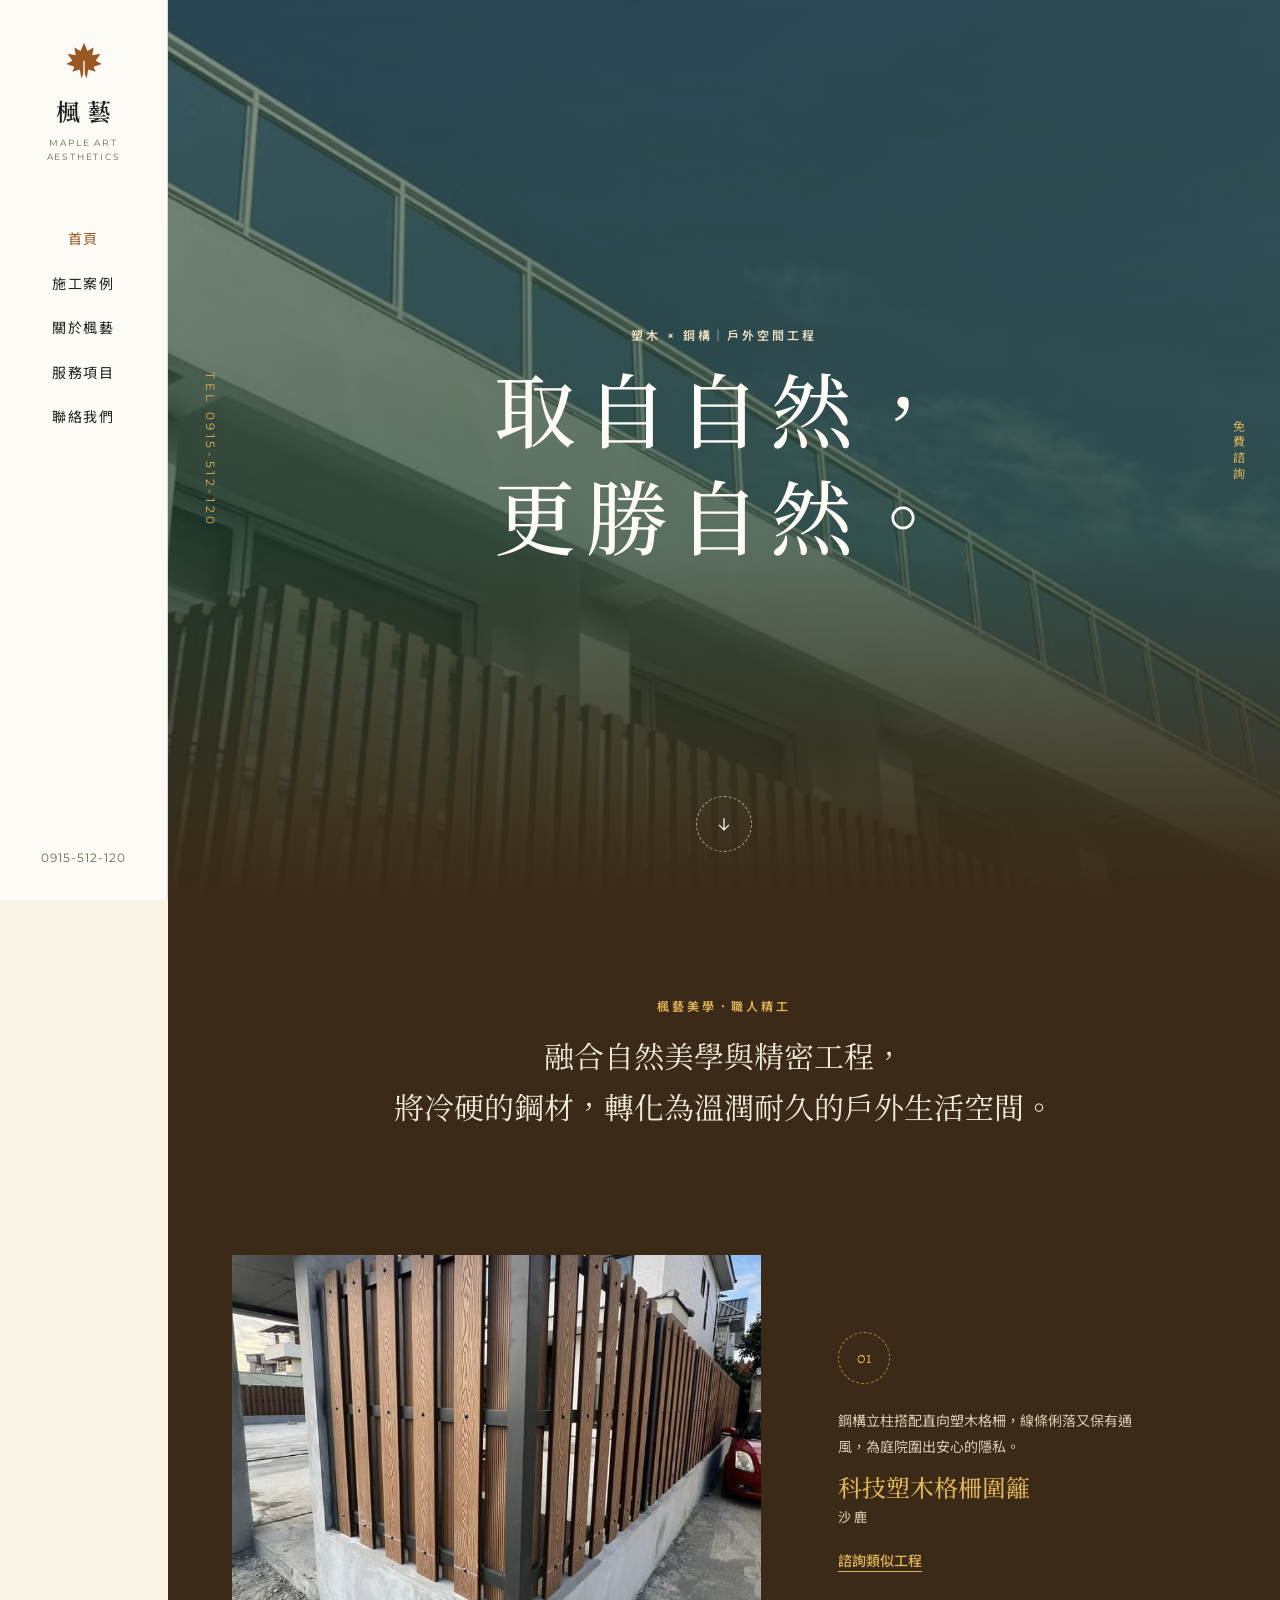
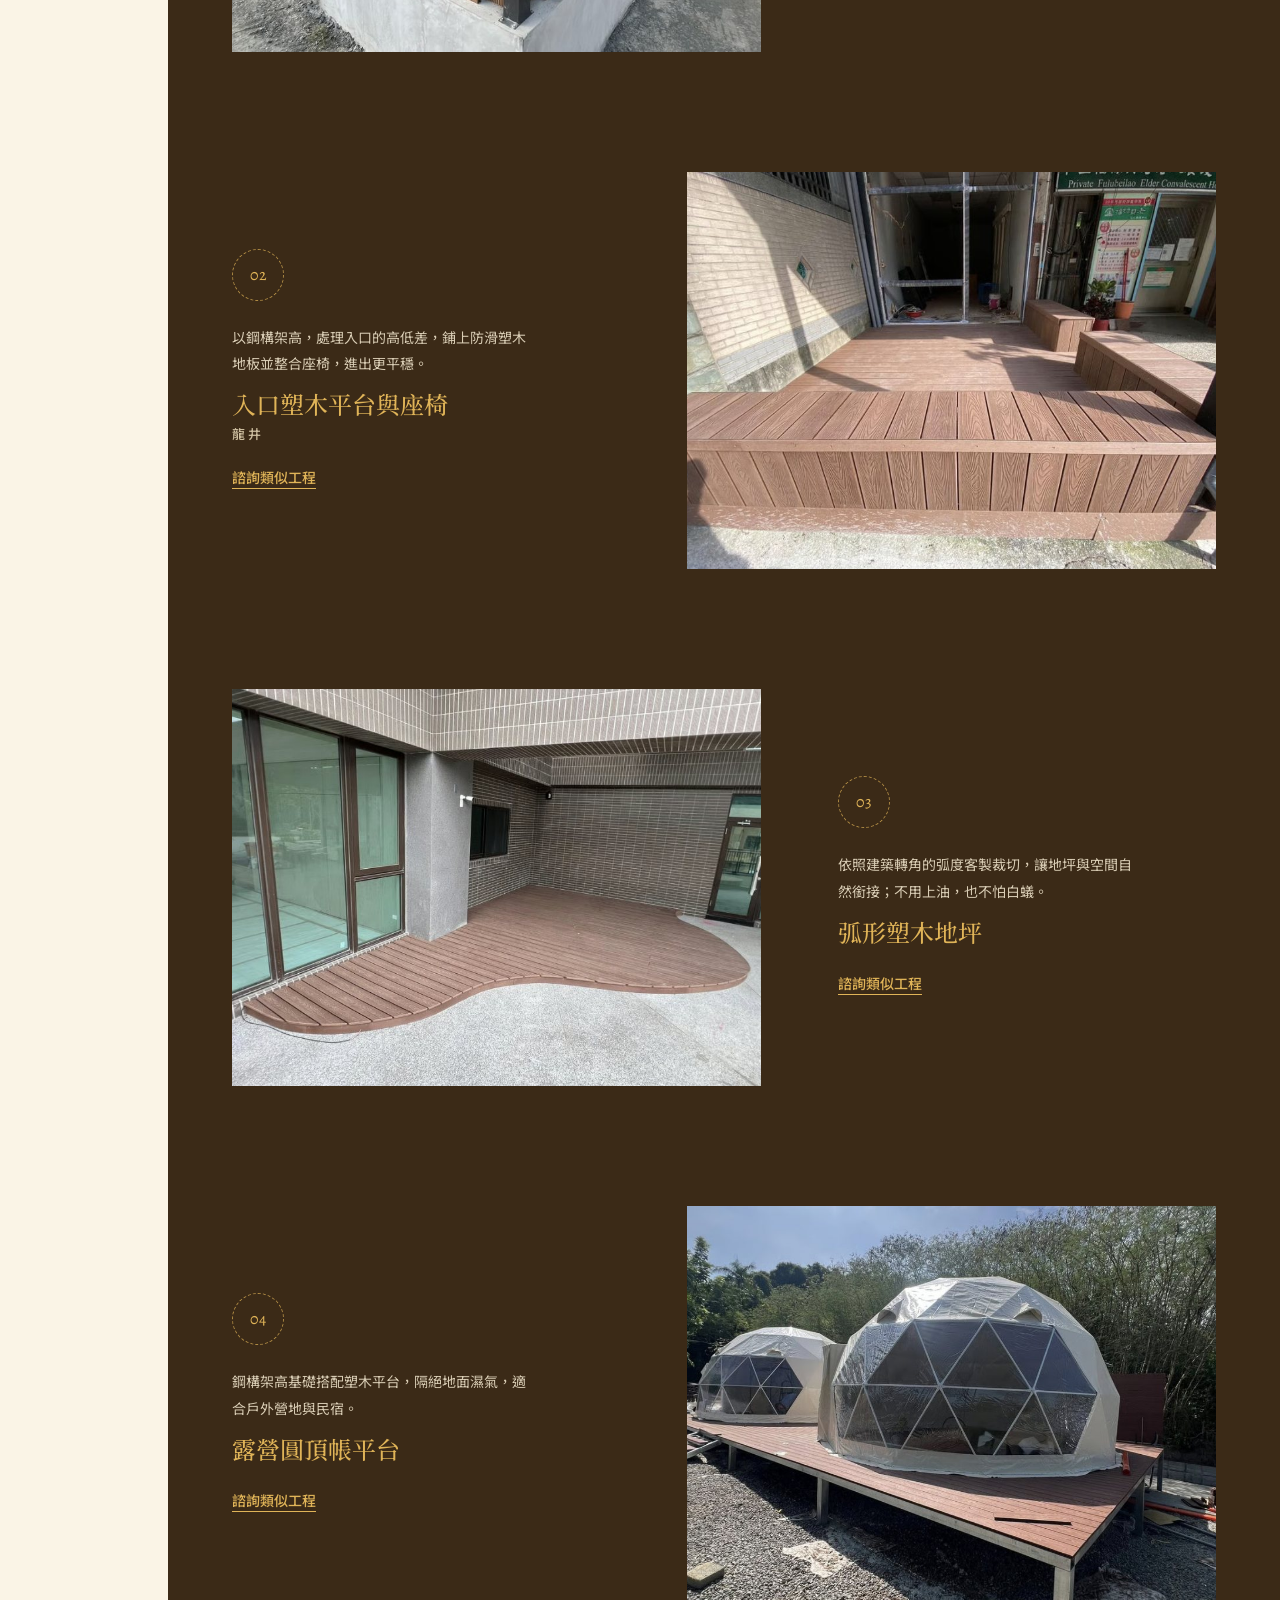
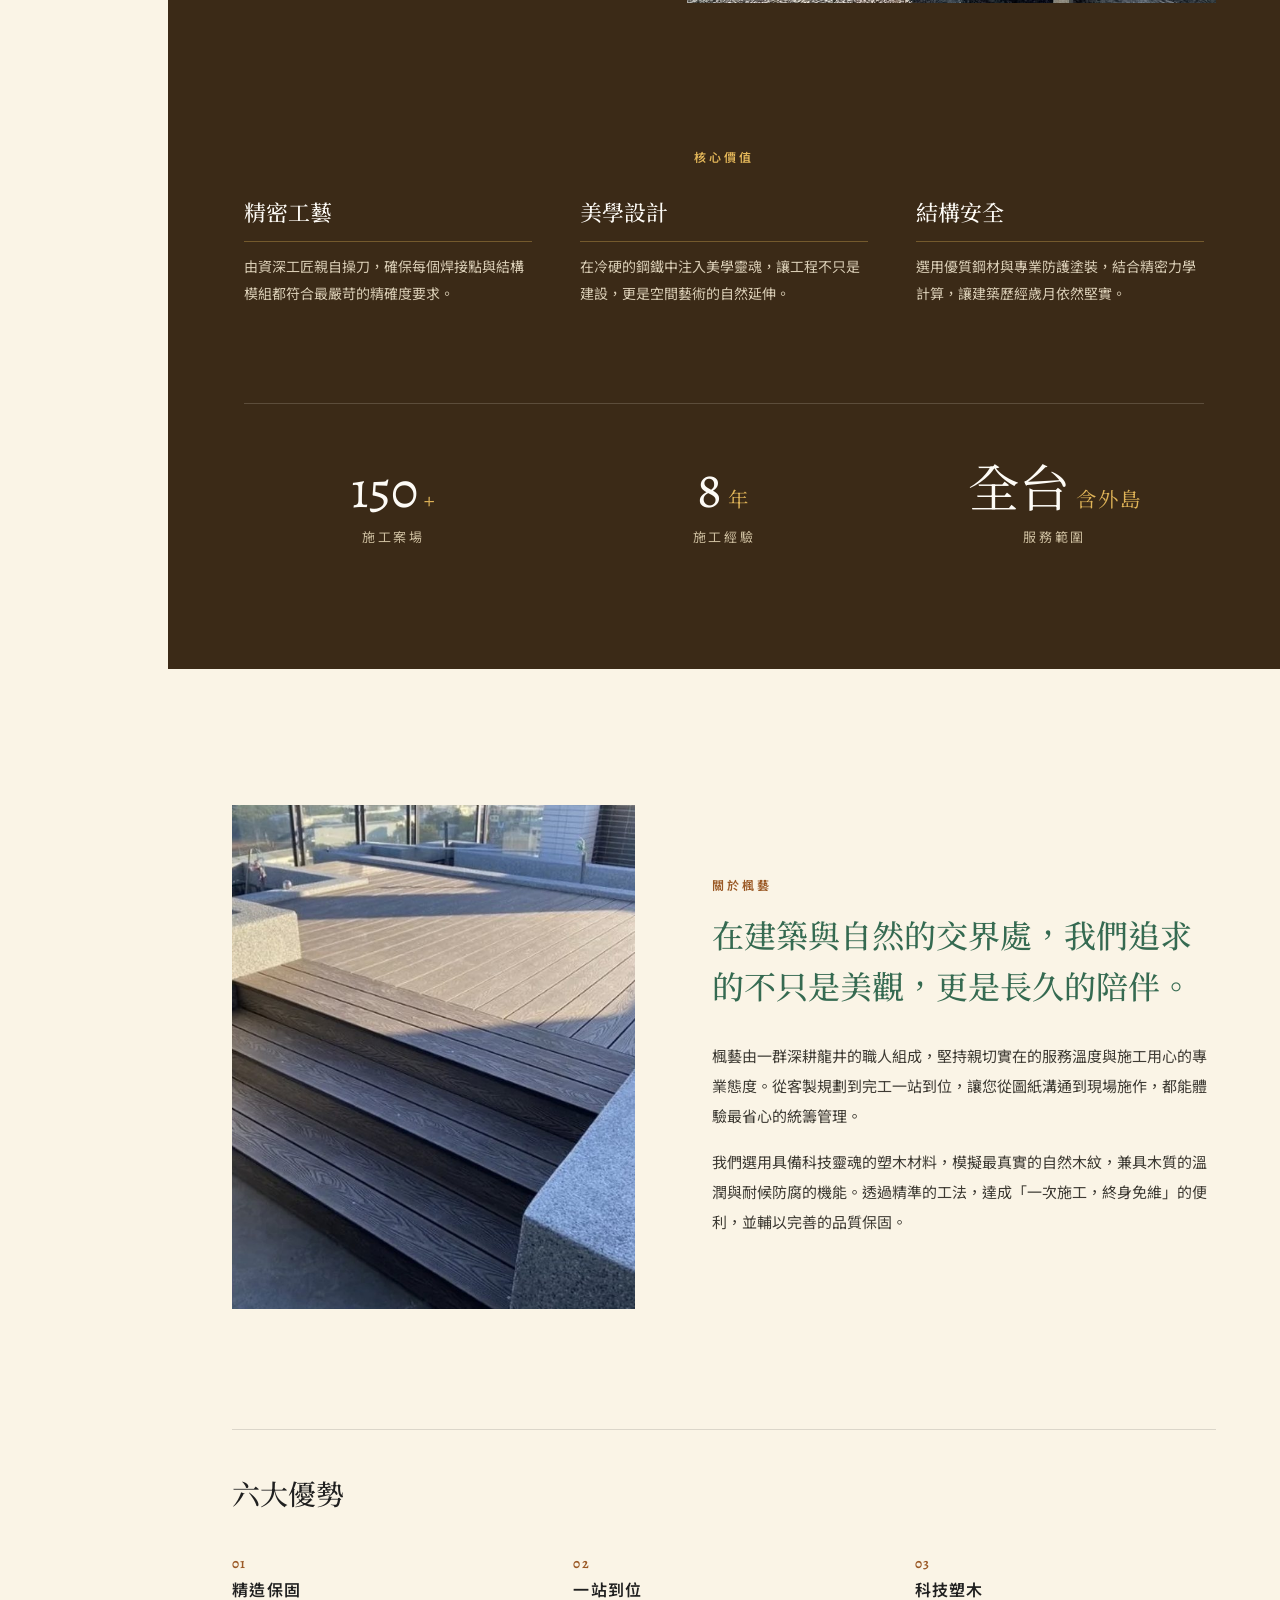
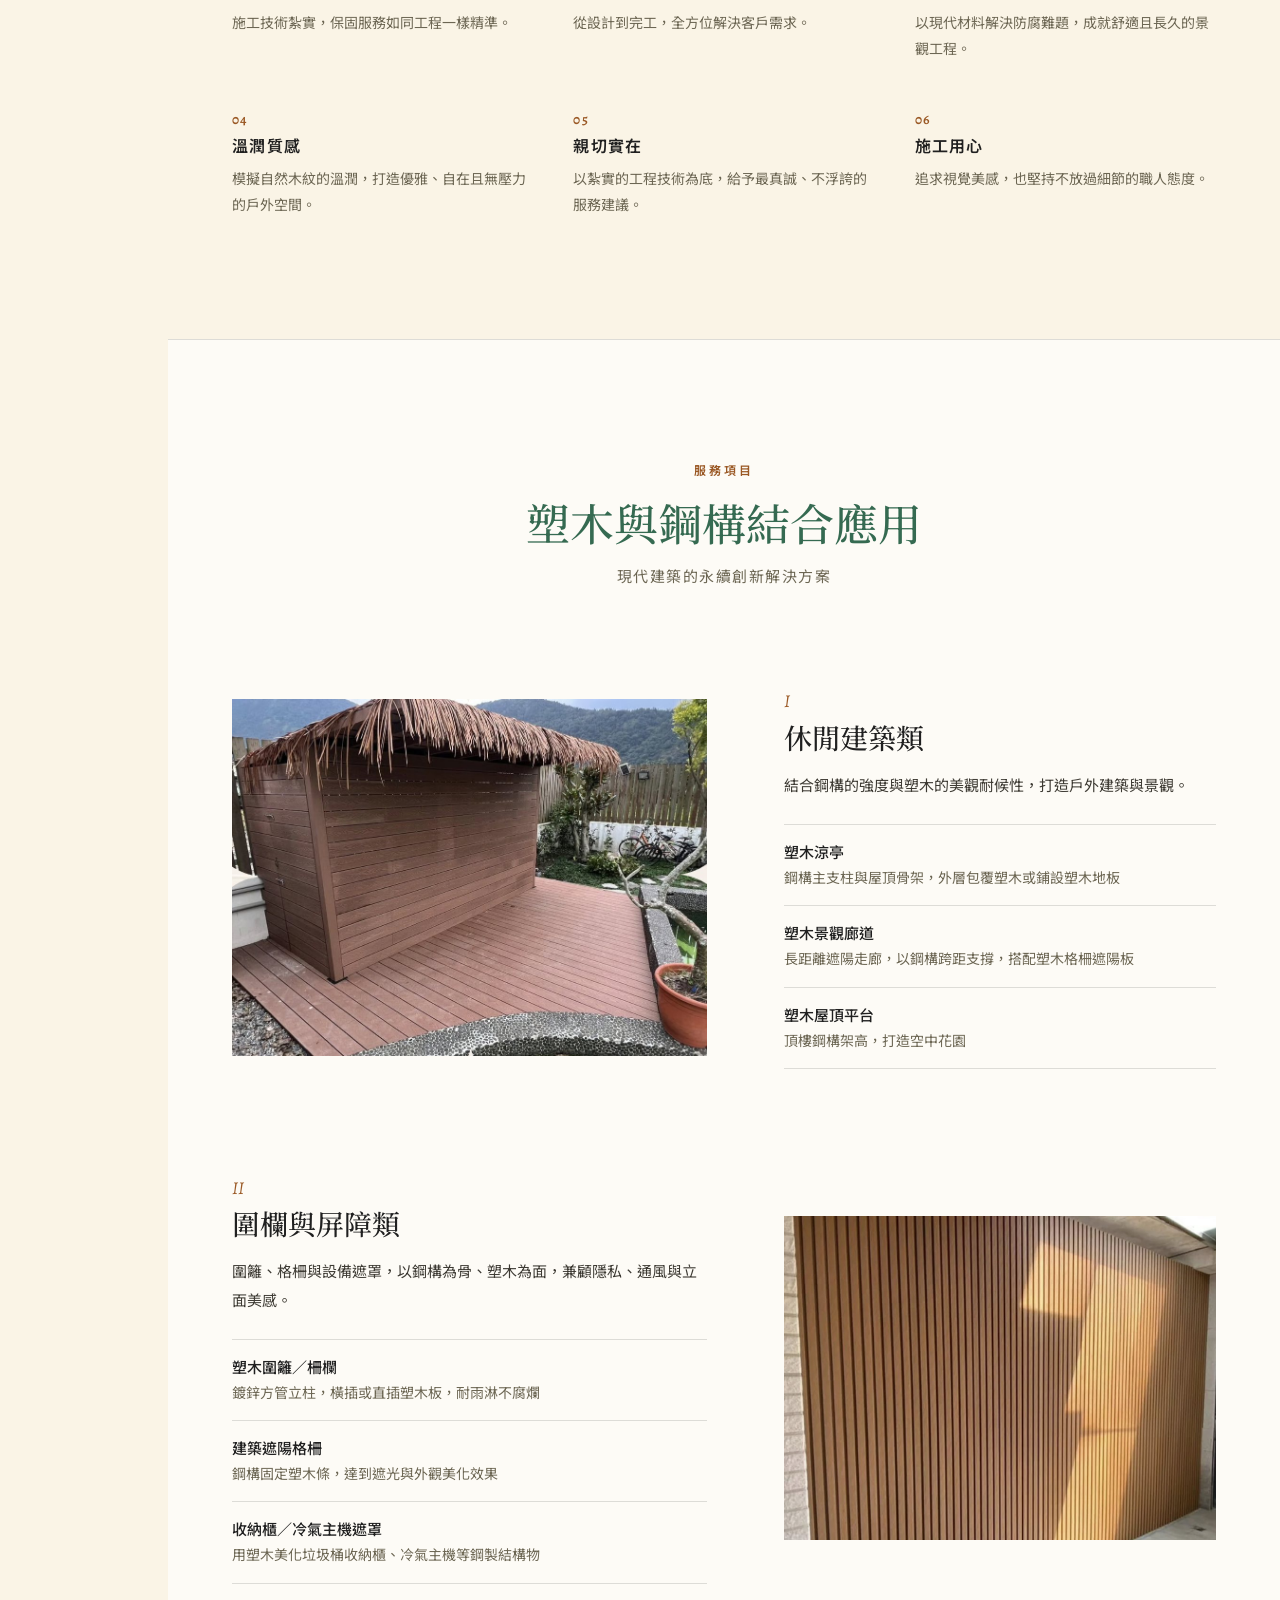
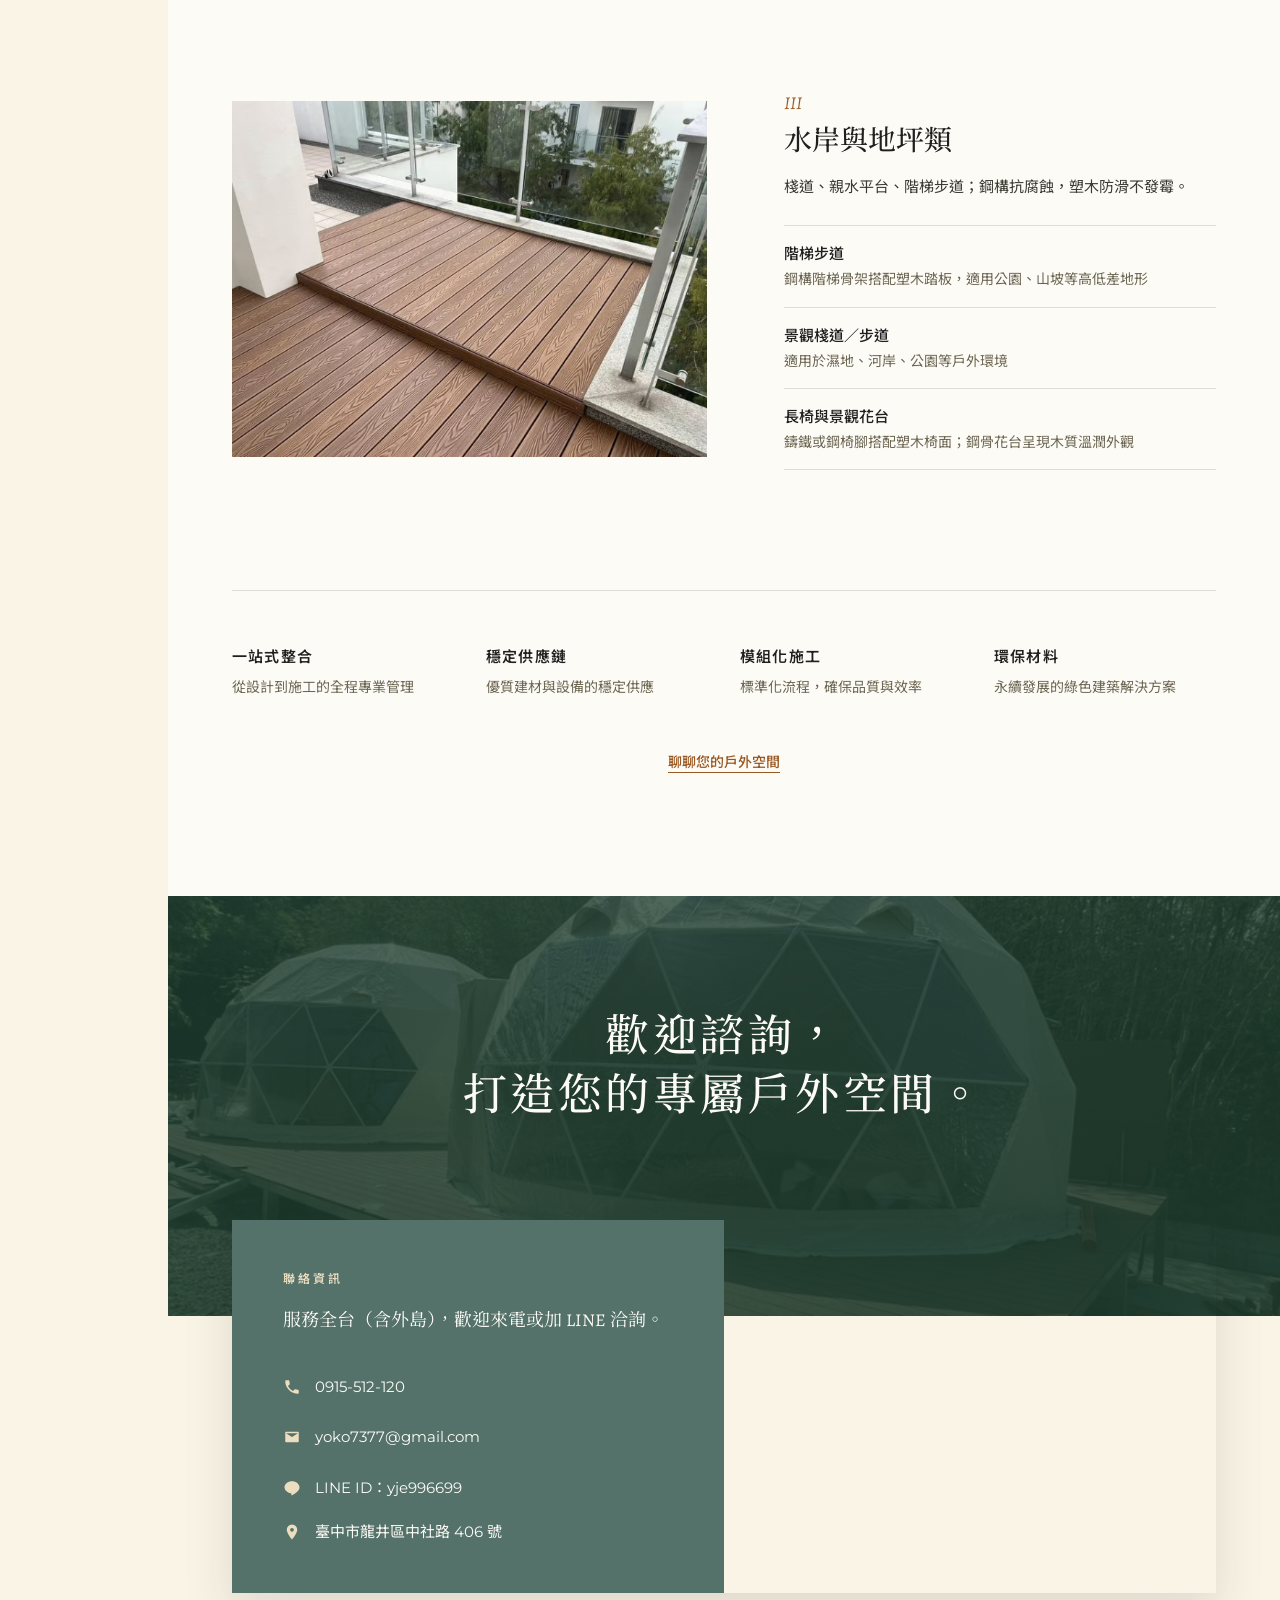
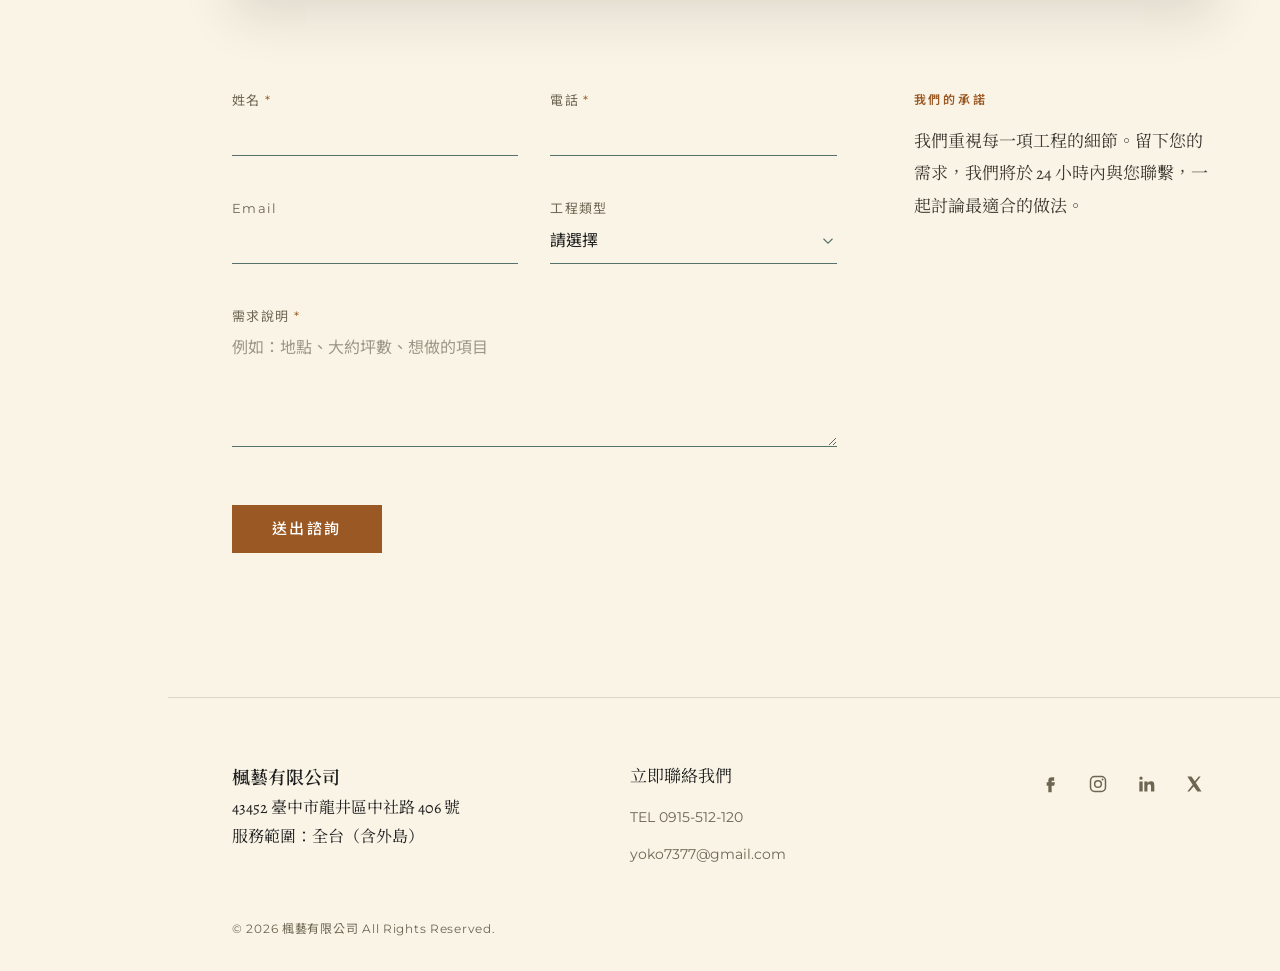
==== index.html @ 92d937ec "楓藝品牌落地頁第一版 - 純 HTML/CSS，TB Woodworks 風格（左側欄、綠色 Hero、深咖啡案例區） - 內容沿用舊站並依討論改寫（content.md） - 風格規範（STYLE." ====
<!doctype html>
<html lang="zh-Hant-TW">
<head>
  <meta charset="utf-8">
  <meta name="viewport" content="width=device-width, initial-scale=1">
  <title>楓藝｜塑木 × 鋼構 戶外空間工程</title>
  <meta name="description" content="楓藝深耕臺中龍井，專注塑木與鋼構結合的戶外空間工程：塑木圍籬、格柵、涼亭、露台與地坪，從規劃到完工一站到位，服務全台（含外島）。">
  <link rel="preconnect" href="https://fonts.googleapis.com">
  <link rel="preconnect" href="https://fonts.gstatic.com" crossorigin>
  <link href="https://fonts.googleapis.com/css2?family=Alegreya:ital,wght@0,400;0,500;1,400&family=Montserrat:wght@400;500;600&family=Noto+Sans+TC:wght@400;500&family=Noto+Serif+TC:wght@400;500;600&display=swap" rel="stylesheet">
  <link rel="stylesheet" href="styles.css">
</head>
<body>
  <a class="skip-link" href="#main">跳到主要內容</a>

  <!-- 側欄導覽（手機版變成頂部列） -->
  <header class="sidebar">
    <a class="brand" href="#top" aria-label="楓藝 回到頁首">
      <svg class="brand-mark" viewBox="0 0 64 64" aria-hidden="true">
        <path d="M32 4l5 12 9-5-2 11 12-2-7 10 9 5-12 4 3 7-11-3-2 13-4-9-4 9-2-13-11 3 3-7-12-4 9-5-7-10 12 2-2-11 9 5z" fill="currentColor"/>
        <path d="M32 30v30" stroke="var(--paper)" stroke-width="2"/>
      </svg>
      <span class="brand-name">楓藝</span>
      <span class="brand-sub">MAPLE ART<br>AESTHETICS</span>
    </a>

    <button class="nav-toggle" aria-expanded="false" aria-controls="site-nav">
      <span class="nav-toggle-bar" aria-hidden="true"></span>
      <span class="visually-hidden">開啟選單</span>
    </button>

    <nav id="site-nav" class="nav" aria-label="主選單">
      <a href="#top" class="is-active">首頁</a>
      <a href="#works">施工案例</a>
      <a href="#about">關於楓藝</a>
      <a href="#services">服務項目</a>
      <a href="#contact">聯絡我們</a>
    </nav>

    <a class="sidebar-tel" href="tel:0915512120">0915-512-120</a>
  </header>

  <main id="main">
    <!-- Hero -->
    <section id="top" class="hero">
      <img class="hero-img" src="images/hero-balcony-screen.jpg" alt="住宅外牆的塑木格柵與玻璃欄杆" width="1433" height="985">
      <div class="hero-overlay" aria-hidden="true"></div>
      <a class="hero-side hero-side--left" href="tel:0915512120">TEL 0915-512-120</a>
      <a class="hero-side hero-side--right" href="#contact">免費諮詢</a>
      <div class="hero-content">
        <p class="eyebrow eyebrow--light">塑木 × 鋼構｜戶外空間工程</p>
        <h1>取自自然，<br>更勝自然。</h1>
      </div>
      <a class="scroll-cue" href="#intro" aria-label="往下捲動">
        <svg viewBox="0 0 24 24" aria-hidden="true"><path d="M12 5v14M6 13l6 6 6-6" fill="none" stroke="currentColor" stroke-width="1.5"/></svg>
      </a>
    </section>

    <!-- 深咖啡區：宣言 + 案例 -->
    <section id="intro" class="dark">
      <div class="statement">
        <p class="eyebrow eyebrow--gold">楓藝美學．職人精工</p>
        <p class="statement-text">融合自然美學與精密工程，<br>將冷硬的鋼材，轉化為溫潤耐久的戶外生活空間。</p>
      </div>

      <div id="works" class="works">
        <h2 class="visually-hidden">施工案例</h2>

        <article class="work">
          <img src="images/fence-vertical.jpg" alt="鋼構立柱搭配直向塑木格柵的庭院圍籬" width="859" height="599" loading="lazy">
          <div class="work-text">
            <span class="work-num">01</span>
            <p class="work-desc">鋼構立柱搭配直向塑木格柵，線條俐落又保有通風，為庭院圍出安心的隱私。</p>
            <h3 class="work-title">科技塑木格柵圍籬<small>沙鹿</small></h3>
            <a class="text-link text-link--gold" href="#contact">諮詢類似工程</a>
          </div>
        </article>

        <article class="work work--reverse">
          <img src="images/entrance-deck.jpg" alt="建築入口以鋼構架高的塑木平台與座椅" width="858" height="599" loading="lazy">
          <div class="work-text">
            <span class="work-num">02</span>
            <p class="work-desc">以鋼構架高，處理入口的高低差，鋪上防滑塑木地板並整合座椅，進出更平穩。</p>
            <h3 class="work-title">入口塑木平台與座椅<small>龍井</small></h3>
            <a class="text-link text-link--gold" href="#contact">諮詢類似工程</a>
          </div>
        </article>

        <article class="work">
          <img src="images/curved-deck.jpg" alt="依建築轉角弧度客製的弧形塑木地坪" width="855" height="605" loading="lazy">
          <div class="work-text">
            <span class="work-num">03</span>
            <p class="work-desc">依照建築轉角的弧度客製裁切，讓地坪與空間自然銜接；不用上油，也不怕白蟻。</p>
            <h3 class="work-title">弧形塑木地坪</h3>
            <a class="text-link text-link--gold" href="#contact">諮詢類似工程</a>
          </div>
        </article>

        <article class="work work--reverse">
          <img src="images/dome-platform.jpg" alt="鋼構架高的塑木平台上搭建兩座露營圓頂帳" width="901" height="995" loading="lazy">
          <div class="work-text">
            <span class="work-num">04</span>
            <p class="work-desc">鋼構架高基礎搭配塑木平台，隔絕地面濕氣，適合戶外營地與民宿。</p>
            <h3 class="work-title">露營圓頂帳平台</h3>
            <a class="text-link text-link--gold" href="#contact">諮詢類似工程</a>
          </div>
        </article>
      </div>

      <div class="values">
        <p class="eyebrow eyebrow--gold">核心價值</p>
        <ul class="values-list">
          <li>
            <h3>精密工藝</h3>
            <p>由資深工匠親自操刀，確保每個焊接點與結構模組都符合最嚴苛的精確度要求。</p>
          </li>
          <li>
            <h3>美學設計</h3>
            <p>在冷硬的鋼鐵中注入美學靈魂，讓工程不只是建設，更是空間藝術的自然延伸。</p>
          </li>
          <li>
            <h3>結構安全</h3>
            <p>選用優質鋼材與專業防護塗裝，結合精密力學計算，讓建築歷經歲月依然堅實。</p>
          </li>
        </ul>
      </div>

      <dl class="stats">
        <div><dt>施工案場</dt><dd>150<span>+</span></dd></div>
        <div><dt>施工經驗</dt><dd>8<span>年</span></dd></div>
        <div><dt>服務範圍</dt><dd>全台<span>含外島</span></dd></div>
      </dl>
    </section>

    <!-- 關於楓藝 -->
    <section id="about" class="about">
      <div class="about-intro">
        <img src="images/rooftop-deck-steps.jpg" alt="頂樓塑木平台與階梯" width="676" height="827" loading="lazy">
        <div>
          <p class="eyebrow">關於楓藝</p>
          <h2 class="about-lead">在建築與自然的交界處，我們追求的不只是美觀，更是長久的陪伴。</h2>
          <p>楓藝由一群深耕龍井的職人組成，堅持親切實在的服務溫度與施工用心的專業態度。從客製規劃到完工一站到位，讓您從圖紙溝通到現場施作，都能體驗最省心的統籌管理。</p>
          <p>我們選用具備科技靈魂的塑木材料，模擬最真實的自然木紋，兼具木質的溫潤與耐候防腐的機能。透過精準的工法，達成「一次施工，終身免維」的便利，並輔以完善的品質保固。</p>
        </div>
      </div>

      <h2 class="section-label">六大優勢</h2>
      <ol class="advantages">
        <li><h3>精造保固</h3><p>施工技術紮實，保固服務如同工程一樣精準。</p></li>
        <li><h3>一站到位</h3><p>從設計到完工，全方位解決客戶需求。</p></li>
        <li><h3>科技塑木</h3><p>以現代材料解決防腐難題，成就舒適且長久的景觀工程。</p></li>
        <li><h3>溫潤質感</h3><p>模擬自然木紋的溫潤，打造優雅、自在且無壓力的戶外空間。</p></li>
        <li><h3>親切實在</h3><p>以紮實的工程技術為底，給予最真誠、不浮誇的服務建議。</p></li>
        <li><h3>施工用心</h3><p>追求視覺美感，也堅持不放過細節的職人態度。</p></li>
      </ol>
    </section>

    <!-- 服務項目 -->
    <section id="services" class="services">
      <header class="services-head">
        <p class="eyebrow">服務項目</p>
        <h2>塑木與鋼構結合應用</h2>
        <p class="services-sub">現代建築的永續創新解決方案</p>
      </header>

      <div class="service">
        <img src="images/garden-hut.jpg" alt="庭院中的塑木小屋與塑木地板" width="1001" height="754" loading="lazy">
        <div class="service-text">
          <span class="service-num">I</span>
          <h3>休閒建築類</h3>
          <p>結合鋼構的強度與塑木的美觀耐候性，打造戶外建築與景觀。</p>
          <ul>
            <li><strong>塑木涼亭</strong>鋼構主支柱與屋頂骨架，外層包覆塑木或鋪設塑木地板</li>
            <li><strong>塑木景觀廊道</strong>長距離遮陽走廊，以鋼構跨距支撐，搭配塑木格柵遮陽板</li>
            <li><strong>塑木屋頂平台</strong>頂樓鋼構架高，打造空中花園</li>
          </ul>
        </div>
      </div>

      <div class="service service--reverse">
        <img src="images/slat-wall.jpg" alt="建築外牆的直向塑木格柵" width="1153" height="1107" loading="lazy">
        <div class="service-text">
          <span class="service-num">II</span>
          <h3>圍欄與屏障類</h3>
          <p>圍籬、格柵與設備遮罩，以鋼構為骨、塑木為面，兼顧隱私、通風與立面美感。</p>
          <ul>
            <li><strong>塑木圍籬／柵欄</strong>鍍鋅方管立柱，橫插或直插塑木板，耐雨淋不腐爛</li>
            <li><strong>建築遮陽格柵</strong>鋼構固定塑木條，達到遮光與外觀美化效果</li>
            <li><strong>收納櫃／冷氣主機遮罩</strong>用塑木美化垃圾桶收納櫃、冷氣主機等鋼製結構物</li>
          </ul>
        </div>
      </div>

      <div class="service">
        <img src="images/balcony-deck.jpg" alt="玻璃欄杆陽台上的塑木地板" width="709" height="493" loading="lazy">
        <div class="service-text">
          <span class="service-num">III</span>
          <h3>水岸與地坪類</h3>
          <p>棧道、親水平台、階梯步道；鋼構抗腐蝕，塑木防滑不發霉。</p>
          <ul>
            <li><strong>階梯步道</strong>鋼構階梯骨架搭配塑木踏板，適用公園、山坡等高低差地形</li>
            <li><strong>景觀棧道／步道</strong>適用於濕地、河岸、公園等戶外環境</li>
            <li><strong>長椅與景觀花台</strong>鑄鐵或鋼椅腳搭配塑木椅面；鋼骨花台呈現木質溫潤外觀</li>
          </ul>
        </div>
      </div>

      <ul class="features">
        <li><h3>一站式整合</h3><p>從設計到施工的全程專業管理</p></li>
        <li><h3>穩定供應鏈</h3><p>優質建材與設備的穩定供應</p></li>
        <li><h3>模組化施工</h3><p>標準化流程，確保品質與效率</p></li>
        <li><h3>環保材料</h3><p>永續發展的綠色建築解決方案</p></li>
      </ul>
      <p class="features-cta"><a class="text-link" href="#contact">聊聊您的戶外空間</a></p>
    </section>

    <!-- 聯絡我們 -->
    <section id="contact" class="contact">
      <div class="contact-banner">
        <img src="images/dome-platform-2.jpg" alt="" width="857" height="605" loading="lazy">
        <div class="contact-banner-overlay" aria-hidden="true"></div>
        <h2>歡迎諮詢，<br>打造您的專屬戶外空間。</h2>
      </div>

      <div class="contact-card">
        <div class="contact-info">
          <p class="eyebrow eyebrow--light">聯絡資訊</p>
          <p class="contact-note">服務全台（含外島），歡迎來電或加 LINE 洽詢。</p>
          <ul>
            <li>
              <svg viewBox="0 0 24 24" aria-hidden="true"><path d="M6.6 10.8a15 15 0 006.6 6.6l2.2-2.2a1 1 0 011-.25 11.4 11.4 0 003.6.57 1 1 0 011 1V20a1 1 0 01-1 1A17 17 0 013 4a1 1 0 011-1h3.5a1 1 0 011 1 11.4 11.4 0 00.57 3.6 1 1 0 01-.25 1z" fill="currentColor"/></svg>
              <a href="tel:0915512120">0915-512-120</a>
            </li>
            <li>
              <svg viewBox="0 0 24 24" aria-hidden="true"><path d="M4 5h16a1 1 0 011 1v12a1 1 0 01-1 1H4a1 1 0 01-1-1V6a1 1 0 011-1zm8 7l8-5H4z" fill="currentColor"/></svg>
              <a href="mailto:yoko7377@gmail.com">yoko7377@gmail.com</a>
            </li>
            <li>
              <svg viewBox="0 0 24 24" aria-hidden="true"><path d="M12 3C6.5 3 2 6.6 2 11c0 3.9 3.5 7.2 8.3 7.9.3.1.8.2.9.5.1.3.1.7 0 1l-.1.9c0 .3-.2 1 .9.5s6-3.5 8.2-6.1C21.7 14 22 12.5 22 11c0-4.4-4.5-8-10-8z" fill="currentColor"/></svg>
              <a href="https://line.me/ti/p/~yje996699" target="_blank" rel="noopener">LINE ID：yje996699</a>
            </li>
            <li>
              <svg viewBox="0 0 24 24" aria-hidden="true"><path d="M12 2a7 7 0 017 7c0 5-7 13-7 13S5 14 5 9a7 7 0 017-7zm0 4.5A2.5 2.5 0 1012 11.5 2.5 2.5 0 0012 6.5z" fill="currentColor"/></svg>
              <span>臺中市龍井區中社路 406 號</span>
            </li>
          </ul>
        </div>
        <iframe class="contact-map" title="楓藝位置地圖：臺中市龍井區中社路 406 號" src="https://www.google.com/maps?q=%E8%87%BA%E4%B8%AD%E5%B8%82%E9%BE%8D%E4%BA%95%E5%8D%80%E4%B8%AD%E7%A4%BE%E8%B7%AF406%E8%99%9F&output=embed" loading="lazy" referrerpolicy="no-referrer-when-downgrade"></iframe>
      </div>

      <div class="contact-form-wrap">
        <form class="contact-form" id="contact-form" novalidate>
          <div class="field">
            <label for="f-name">姓名 <span aria-hidden="true">*</span></label>
            <input id="f-name" name="name" type="text" autocomplete="name" required aria-describedby="f-name-err">
            <p class="field-error" id="f-name-err"></p>
          </div>
          <div class="field">
            <label for="f-phone">電話 <span aria-hidden="true">*</span></label>
            <input id="f-phone" name="phone" type="tel" autocomplete="tel" required aria-describedby="f-phone-err">
            <p class="field-error" id="f-phone-err"></p>
          </div>
          <div class="field">
            <label for="f-email">Email</label>
            <input id="f-email" name="email" type="email" autocomplete="email" aria-describedby="f-email-err">
            <p class="field-error" id="f-email-err"></p>
          </div>
          <div class="field">
            <label for="f-type">工程類型</label>
            <select id="f-type" name="type">
              <option value="">請選擇</option>
              <option>休閒建築（涼亭、廊道、屋頂平台）</option>
              <option>圍欄與屏障（圍籬、格柵、遮罩）</option>
              <option>水岸與地坪（地板、棧道、階梯）</option>
              <option>其他／還不確定</option>
            </select>
          </div>
          <div class="field field--full">
            <label for="f-msg">需求說明 <span aria-hidden="true">*</span></label>
            <textarea id="f-msg" name="message" rows="4" required aria-describedby="f-msg-err" placeholder="例如：地點、大約坪數、想做的項目"></textarea>
            <p class="field-error" id="f-msg-err"></p>
          </div>
          <button class="btn" type="submit">送出諮詢</button>
          <p class="form-status" role="status" aria-live="polite"></p>
        </form>

        <aside class="contact-aside">
          <p class="eyebrow">我們的承諾</p>
          <p>我們重視每一項工程的細節。留下您的需求，我們將於 24 小時內與您聯繫，一起討論最適合的做法。</p>
        </aside>
      </div>
    </section>
  </main>

  <footer class="footer">
    <div class="footer-inner">
      <address>
        <strong>楓藝有限公司</strong>
        43452 臺中市龍井區中社路 406 號<br>
        服務範圍：全台（含外島）
      </address>
      <div class="footer-contact">
        <p>立即聯絡我們</p>
        <a href="tel:0915512120">TEL 0915-512-120</a>
        <a href="mailto:yoko7377@gmail.com">yoko7377@gmail.com</a>
      </div>
      <ul class="social" aria-label="社群連結">
        <li><a href="#" aria-label="Facebook"><svg viewBox="0 0 24 24" aria-hidden="true"><path d="M14 8h3V4h-3a4 4 0 00-4 4v2H8v4h2v8h4v-8h3l1-4h-4V8z" fill="currentColor"/></svg></a></li>
        <li><a href="#" aria-label="Instagram"><svg viewBox="0 0 24 24" aria-hidden="true"><rect x="3" y="3" width="18" height="18" rx="5" fill="none" stroke="currentColor" stroke-width="1.8"/><circle cx="12" cy="12" r="4" fill="none" stroke="currentColor" stroke-width="1.8"/><circle cx="17.5" cy="6.5" r="1.2" fill="currentColor"/></svg></a></li>
        <li><a href="#" aria-label="LinkedIn"><svg viewBox="0 0 24 24" aria-hidden="true"><path d="M4 9h4v12H4zM6 3a2 2 0 110 4 2 2 0 010-4zm4 6h4v2c.6-1.1 2-2.2 4-2.2 4 0 4 2.7 4 6V21h-4v-5.5c0-1.5 0-3.3-2-3.3s-2.3 1.6-2.3 3.2V21H10z" fill="currentColor"/></svg></a></li>
        <li><a href="#" aria-label="X"><svg viewBox="0 0 24 24" aria-hidden="true"><path d="M4 3h5l4 5.6L17.6 3H20l-5.8 7.4L21 21h-5l-4.4-6.1L6.4 21H4l6.4-8z" fill="currentColor"/></svg></a></li>
      </ul>
    </div>
    <p class="copyright">© 2026 楓藝有限公司 All Rights Reserved.</p>
  </footer>

  <script src="script.js" defer></script>
</body>
</html>
---- styles.css ----
/* ========== 設計 tokens（見 STYLE.md） ========== */
:root {
  --cream: #FAF4E6;
  --paper: #FDFBF6;
  --taupe: #6C6653;
  --forest: #356A51;
  --forest-deep: #1F3D2E;
  --sage: #54716A;
  --ink: #202020;
  --bark: #3B2A17;
  --copper: #9A5824;
  --copper-dark: #7E4619;
  --gold: #E0B458;
  --line: rgba(32, 32, 32, 0.14);

  --font-serif: "Alegreya", "Noto Serif TC", "Songti TC", serif;
  --font-sans: "Montserrat", "Noto Sans TC", "PingFang TC", sans-serif;

  --sidebar-w: 168px;
  --gutter: clamp(16px, 5vw, 72px);
  --ease: cubic-bezier(0.22, 0.61, 0.36, 1);
}

*, *::before, *::after { box-sizing: border-box; }
html { scroll-behavior: smooth; -webkit-text-size-adjust: 100%; }
body {
  margin: 0;
  background: var(--cream);
  color: var(--ink);
  font-family: var(--font-sans);
  font-size: 16px;
  line-height: 1.75;
  -webkit-font-smoothing: antialiased;
}
img { display: block; max-width: 100%; height: auto; }
a { color: inherit; }
h1, h2, h3 { font-family: var(--font-serif); font-weight: 500; line-height: 1.35; margin: 0; }
p { margin: 0; }
ul, ol { margin: 0; padding: 0; list-style: none; }

.visually-hidden {
  position: absolute; width: 1px; height: 1px; overflow: hidden;
  clip: rect(0 0 0 0); white-space: nowrap;
}
.skip-link {
  position: absolute; left: 16px; top: -48px; z-index: 100;
  background: var(--ink); color: var(--paper); padding: 8px 16px; text-decoration: none;
}
.skip-link:focus { top: 16px; }
:focus-visible { outline: 2px solid var(--copper); outline-offset: 3px; }

/* ========== 共用元件 ========== */
.eyebrow {
  font-family: var(--font-sans);
  font-size: 12px;
  font-weight: 600;
  letter-spacing: 0.24em;
  color: var(--copper);
  margin-bottom: 16px;
}
.eyebrow--gold { color: var(--gold); }
.eyebrow--light { color: #EBDDBF; }

.text-link {
  font-size: 14px;
  font-weight: 500;
  color: var(--copper);
  text-decoration: underline;
  text-underline-offset: 5px;
  text-decoration-thickness: 1px;
  transition: color 200ms var(--ease);
}
.text-link:hover { color: var(--copper-dark); }
.text-link--gold { color: var(--gold); }
.text-link--gold:hover { color: #F2D28E; }

.btn {
  display: inline-flex; align-items: center; justify-content: center;
  min-height: 48px; padding: 0 40px;
  background: var(--copper); color: #fff;
  border: 0; border-radius: 0;
  font: 500 15px/1 var(--font-sans); letter-spacing: 0.16em;
  cursor: pointer;
  transition: background-color 200ms var(--ease);
}
.btn:hover { background: var(--copper-dark); }
.btn:disabled { opacity: 0.5; cursor: not-allowed; }

/* ========== 側欄 ========== */
.sidebar {
  position: fixed; inset: 0 auto 0 0; z-index: 50;
  width: var(--sidebar-w);
  background: var(--paper);
  border-right: 1px solid var(--line);
  display: flex; flex-direction: column; align-items: center;
  padding: 40px 16px 32px;
}
.brand {
  display: flex; flex-direction: column; align-items: center;
  text-decoration: none; color: var(--ink); text-align: center;
}
.brand-mark { width: 44px; height: 44px; color: var(--copper); }
.brand-name { font-family: var(--font-serif); font-size: 24px; font-weight: 600; letter-spacing: 0.3em; margin: 8px 0 2px 0.3em; }
.brand-sub { font-size: 9px; letter-spacing: 0.2em; line-height: 1.5; color: var(--taupe); }

.nav { display: flex; flex-direction: column; align-items: center; gap: 4px; margin-top: 56px; }
.nav a {
  display: block; padding: 8px 12px;
  font-size: 14px; letter-spacing: 0.12em; text-decoration: none; color: var(--ink);
  transition: color 200ms var(--ease);
}
.nav a:hover, .nav a.is-active { color: var(--copper); }

.sidebar-tel {
  margin-top: auto;
  font-size: 12px; letter-spacing: 0.08em; color: var(--taupe); text-decoration: none;
}
.sidebar-tel:hover { color: var(--copper); }
.nav-toggle { display: none; }

main, .footer { margin-left: var(--sidebar-w); }

/* ========== Hero ========== */
.hero {
  position: relative;
  min-height: 100vh; min-height: 100dvh;
  display: grid; place-items: center;
  overflow: hidden;
  color: var(--paper);
}
.hero-img { position: absolute; inset: 0; width: 100%; height: 100%; object-fit: cover; }
.hero-overlay {
  position: absolute; inset: 0;
  background:
    linear-gradient(180deg, rgba(31, 61, 46, 0.55) 0%, rgba(31, 61, 46, 0.72) 60%, var(--bark) 100%);
}
.hero-content { position: relative; text-align: center; padding: 0 var(--gutter); }
.hero h1 {
  font-size: clamp(40px, 6.4vw, 84px);
  font-weight: 500;
  letter-spacing: 0.12em;
  line-height: 1.3;
}
.hero-side {
  position: absolute; top: 50%;
  writing-mode: vertical-rl;
  font-size: 12px; letter-spacing: 0.3em;
  color: var(--gold); text-decoration: none;
  transform: translateY(-50%);
  padding: 8px;
}
.hero-side:hover { color: #F2D28E; }
.hero-side--left { left: 24px; }
.hero-side--right { right: 24px; }
.scroll-cue {
  position: absolute; bottom: 48px; left: 50%;
  width: 56px; height: 56px; margin-left: -28px;
  display: grid; place-items: center;
  border: 1px dashed rgba(253, 251, 246, 0.6); border-radius: 50%;
  color: var(--paper);
  transition: border-color 200ms var(--ease);
}
.scroll-cue:hover { border-color: var(--gold); }
.scroll-cue svg { width: 20px; height: 20px; }

/* ========== 深咖啡區 ========== */
.dark { background: var(--bark); color: #F3EBDA; padding: 96px var(--gutter) 120px; }
.statement { max-width: 720px; margin: 0 auto; text-align: center; }
.statement-text { font-family: var(--font-serif); font-size: clamp(22px, 2.6vw, 30px); line-height: 1.7; }

.works { max-width: 1040px; margin: 120px auto 0; display: grid; gap: 120px; }
.work { display: grid; grid-template-columns: 1.4fr 1fr; gap: clamp(32px, 6vw, 80px); align-items: center; }
.work img { width: 100%; aspect-ratio: 4 / 3; object-fit: cover; }
.work--reverse { grid-template-columns: 1fr 1.4fr; }
.work--reverse img { order: 2; }
.work-num {
  display: grid; place-items: center;
  width: 52px; height: 52px; margin-bottom: 24px;
  border: 1px dashed rgba(224, 180, 88, 0.7); border-radius: 50%;
  font-family: var(--font-serif); font-size: 16px; color: var(--gold);
}
.work-desc { font-size: 14px; line-height: 1.9; color: #D9CDB5; max-width: 300px; }
.work-title { font-size: 24px; color: var(--gold); margin: 12px 0 20px; }
.work-title small { display: block; font-family: var(--font-sans); font-size: 13px; letter-spacing: 0.2em; color: #CDBE9F; margin-top: 4px; }

.values { max-width: 960px; margin: 144px auto 0; text-align: center; }
.values-list { display: grid; grid-template-columns: repeat(3, 1fr); gap: 48px; margin-top: 32px; text-align: left; }
.values-list h3 { font-size: 22px; color: var(--paper); padding-bottom: 12px; margin-bottom: 12px; border-bottom: 1px solid rgba(224, 180, 88, 0.35); }
.values-list p { font-size: 14px; line-height: 1.9; color: #D9CDB5; }

.stats {
  max-width: 960px; margin: 96px auto 0; padding-top: 56px;
  border-top: 1px solid rgba(243, 235, 218, 0.18);
  display: grid; grid-template-columns: repeat(3, 1fr); gap: 32px; text-align: center;
}
.stats div { display: flex; flex-direction: column-reverse; gap: 4px; }
.stats dt { font-size: 13px; letter-spacing: 0.2em; color: #CDBE9F; }
.stats dd { margin: 0; font-family: var(--font-serif); font-size: clamp(36px, 4vw, 52px); color: var(--paper); line-height: 1.2; }
.stats dd span { font-size: 0.4em; color: var(--gold); margin-left: 6px; letter-spacing: 0.1em; }

/* ========== 關於楓藝 ========== */
.about { padding: 136px var(--gutter) 120px; max-width: calc(1040px + 2 * var(--gutter)); margin: 0 auto; }
.about-intro { display: grid; grid-template-columns: 0.8fr 1fr; gap: clamp(32px, 6vw, 88px); align-items: center; }
.about-intro img { width: 100%; aspect-ratio: 4 / 5; object-fit: cover; }
.about-lead { font-size: clamp(24px, 2.6vw, 32px); line-height: 1.6; color: var(--forest); margin-bottom: 28px; }
.about-intro p:not(.eyebrow) { font-size: 15px; line-height: 2; color: #3D3A33; }
.about-intro p + p { margin-top: 16px; }

.section-label {
  margin: 120px 0 40px; padding-top: 48px; border-top: 1px solid var(--line);
  font-size: 28px; color: var(--ink);
}
.advantages { display: grid; grid-template-columns: repeat(3, 1fr); gap: 48px 40px; counter-reset: adv; }
.advantages li { counter-increment: adv; }
.advantages h3 { font-family: var(--font-sans); font-size: 16px; font-weight: 600; letter-spacing: 0.08em; margin-bottom: 8px; }
.advantages h3::before {
  content: counter(adv, decimal-leading-zero);
  display: block; font-family: var(--font-serif); font-size: 14px; color: var(--copper); margin-bottom: 6px;
}
.advantages p { font-size: 14px; line-height: 1.9; color: var(--taupe); }

/* ========== 服務項目 ========== */
.services { background: var(--paper); padding: 120px var(--gutter); border-top: 1px solid var(--line); }
.services > * { max-width: 1040px; margin-left: auto; margin-right: auto; }
.services-head { text-align: center; margin-bottom: 96px; }
.services-head h2 { font-size: clamp(30px, 3.6vw, 44px); color: var(--forest); }
.services-sub { margin-top: 8px; color: var(--taupe); font-size: 15px; letter-spacing: 0.1em; }

.service { display: grid; grid-template-columns: 1.1fr 1fr; gap: clamp(32px, 6vw, 80px); align-items: center; }
.service + .service { margin-top: 104px; }
.service img { width: 100%; aspect-ratio: 4 / 3; object-fit: cover; }
.service--reverse img { order: 2; }
.service-num { font-family: var(--font-serif); font-style: italic; font-size: 18px; color: var(--copper); }
.service h3 { font-size: 28px; margin: 4px 0 12px; }
.service-text > p { font-size: 15px; color: #3D3A33; line-height: 1.9; }
.service ul { margin-top: 24px; border-top: 1px solid var(--line); }
.service li { padding: 14px 0; border-bottom: 1px solid var(--line); font-size: 14px; line-height: 1.8; color: var(--taupe); }
.service li strong { display: block; font-weight: 500; color: var(--ink); font-size: 15px; }

.features {
  margin-top: 120px; padding-top: 56px; border-top: 1px solid var(--line);
  display: grid; grid-template-columns: repeat(4, 1fr); gap: 32px;
}
.features h3 { font-family: var(--font-sans); font-size: 15px; font-weight: 600; letter-spacing: 0.08em; margin-bottom: 8px; }
.features p { font-size: 14px; line-height: 1.8; color: var(--taupe); }
.features-cta { text-align: center; margin-top: 48px; }

/* ========== 聯絡我們 ========== */
.contact { padding-bottom: 120px; }
.contact-banner {
  position: relative; min-height: 420px;
  display: grid; place-items: center; text-align: center;
  color: var(--paper); overflow: hidden;
}
.contact-banner img { position: absolute; inset: 0; width: 100%; height: 100%; object-fit: cover; }
.contact-banner-overlay { position: absolute; inset: 0; background: linear-gradient(180deg, rgba(31, 61, 46, 0.78), rgba(31, 61, 46, 0.88)); }
.contact-banner h2 { position: relative; font-size: clamp(28px, 3.6vw, 44px); letter-spacing: 0.08em; padding: 80px var(--gutter) 160px; }

.contact-card {
  position: relative; z-index: 1;
  max-width: 1040px; margin: -96px auto 0; width: calc(100% - 2 * var(--gutter));
  display: grid; grid-template-columns: 1fr 1fr;
  box-shadow: 0 24px 48px rgba(32, 32, 32, 0.12);
}
.contact-info { background: var(--sage); color: var(--paper); padding: 48px clamp(24px, 4vw, 56px); }
.contact-note { font-family: var(--font-serif); font-size: 18px; line-height: 1.7; margin-bottom: 32px; }
.contact-info li { display: flex; align-items: center; gap: 14px; font-size: 15px; }
.contact-info li + li { margin-top: 12px; }
.contact-info svg { width: 18px; height: 18px; flex: none; color: #EBDDBF; }
.contact-info a { text-decoration: none; padding: 6px 0; }
.contact-info a:hover { text-decoration: underline; text-underline-offset: 4px; }
.contact-map { width: 100%; height: 100%; min-height: 340px; border: 0; display: block; filter: saturate(0.7) sepia(0.12); }

.contact-form-wrap {
  max-width: 1040px; margin: 96px auto 0; padding: 0 var(--gutter);
  display: grid; grid-template-columns: 2fr 1fr; gap: clamp(32px, 6vw, 88px);
  box-sizing: content-box;
}
.contact-form { display: grid; grid-template-columns: 1fr 1fr; gap: 24px 32px; align-content: start; }
.field--full, .contact-form .btn, .form-status { grid-column: 1 / -1; }
.field label { display: block; font-size: 13px; letter-spacing: 0.1em; color: var(--taupe); }
.field label span { color: var(--copper); }
.field input, .field select, .field textarea {
  width: 100%; min-height: 44px;
  padding: 8px 0;
  background: transparent;
  border: 0; border-bottom: 1px solid var(--sage); border-radius: 0;
  font: 16px/1.6 var(--font-sans); color: var(--ink);
  transition: border-color 200ms var(--ease);
}
.field select { appearance: none; background: url("data:image/svg+xml,%3Csvg xmlns='http://www.w3.org/2000/svg' viewBox='0 0 24 24'%3E%3Cpath d='M6 9l6 6 6-6' fill='none' stroke='%2354716A' stroke-width='1.5'/%3E%3C/svg%3E") no-repeat right center / 18px; cursor: pointer; }
.field textarea { resize: vertical; }
.field input:focus, .field select:focus, .field textarea:focus { outline: none; border-bottom: 2px solid var(--forest); }
.field textarea::placeholder { color: #9C9786; }
.field [aria-invalid="true"] { border-bottom-color: #B3261E; }
.field-error { font-size: 13px; color: #B3261E; min-height: 1em; margin-top: 4px; }
.contact-form .btn { justify-self: start; margin-top: 8px; }
.form-status { font-size: 14px; color: var(--forest); }
.contact-aside p:not(.eyebrow) { font-family: var(--font-serif); font-size: 17px; line-height: 1.9; color: #3D3A33; }

/* ========== 頁尾 ========== */
.footer { border-top: 1px solid var(--line); padding: 64px var(--gutter) 32px; }
.footer-inner { max-width: 1040px; margin: 0 auto; display: grid; grid-template-columns: 1.2fr 1.2fr auto; gap: 40px; align-items: start; }
.footer address { font-style: normal; font-family: var(--font-serif); font-size: 16px; line-height: 1.8; }
.footer address strong { display: block; font-weight: 600; font-size: 18px; }
.footer-contact { display: flex; flex-direction: column; gap: 4px; font-size: 14px; }
.footer-contact p { font-family: var(--font-serif); font-size: 17px; margin-bottom: 6px; }
.footer-contact a { text-decoration: none; color: var(--taupe); padding: 4px 0; }
.footer-contact a:hover { color: var(--copper); }
.social { display: flex; gap: 4px; }
.social a { display: grid; place-items: center; width: 44px; height: 44px; color: var(--taupe); transition: color 200ms var(--ease); }
.social a:hover { color: var(--copper); }
.social svg { width: 20px; height: 20px; }
.copyright { max-width: 1040px; margin: 48px auto 0; font-size: 12px; color: var(--taupe); letter-spacing: 0.06em; }

/* ========== 進場動畫（尊重減少動態） ========== */
.reveal { opacity: 0; transform: translateY(16px); transition: opacity 600ms var(--ease), transform 600ms var(--ease); }
.reveal.is-visible { opacity: 1; transform: none; }
@media (prefers-reduced-motion: reduce) {
  html { scroll-behavior: auto; }
  .reveal { opacity: 1; transform: none; transition: none; }
}

/* ========== 平板 ========== */
@media (max-width: 1024px) {
  .advantages { grid-template-columns: repeat(2, 1fr); }
  .features { grid-template-columns: repeat(2, 1fr); }
  .footer-inner { grid-template-columns: 1fr 1fr; }
}

/* ========== 手機：側欄變頂部列 ========== */
@media (max-width: 860px) {
  .sidebar {
    inset: 0 0 auto 0; width: 100%; height: 64px;
    flex-direction: row; justify-content: space-between;
    padding: 0 8px 0 16px;
    border-right: 0; border-bottom: 1px solid var(--line);
  }
  .brand { flex-direction: row; gap: 10px; }
  .brand-mark { width: 30px; height: 30px; }
  .brand-name { font-size: 20px; margin: 0; letter-spacing: 0.2em; }
  .brand-sub { display: none; }
  .sidebar-tel { display: none; }

  .nav-toggle {
    display: grid; place-items: center;
    width: 48px; height: 48px;
    background: none; border: 0; cursor: pointer;
  }
  .nav-toggle-bar, .nav-toggle-bar::before, .nav-toggle-bar::after {
    content: ""; display: block; width: 22px; height: 1.5px; background: var(--ink);
    transition: transform 200ms var(--ease), opacity 200ms var(--ease);
  }
  .nav-toggle-bar { position: relative; }
  .nav-toggle-bar::before { position: absolute; top: -7px; }
  .nav-toggle-bar::after { position: absolute; top: 7px; }
  .nav-toggle[aria-expanded="true"] .nav-toggle-bar { background: transparent; }
  .nav-toggle[aria-expanded="true"] .nav-toggle-bar::before { transform: translateY(7px) rotate(45deg); }
  .nav-toggle[aria-expanded="true"] .nav-toggle-bar::after { transform: translateY(-7px) rotate(-45deg); }

  .nav {
    position: absolute; top: 64px; left: 0; right: 0;
    margin: 0; padding: 8px 0 24px;
    background: var(--paper); border-bottom: 1px solid var(--line);
    display: none;
  }
  .nav.is-open { display: flex; }
  .nav a { padding: 12px 24px; font-size: 16px; }

  main, .footer { margin-left: 0; }
  main { padding-top: 64px; }
  .hero { min-height: calc(100dvh - 64px); }
  .hero-side { display: none; }
  .hero h1 { letter-spacing: 0.08em; }

  .dark { padding: 80px 16px 96px; }
  .works { margin-top: 80px; gap: 72px; }
  .work, .work--reverse { grid-template-columns: 1fr; gap: 24px; }
  .work--reverse img { order: 0; }
  .work-num { width: 44px; height: 44px; margin-bottom: 16px; }
  .work-desc { max-width: none; }
  .values { margin-top: 96px; }
  .values-list { grid-template-columns: 1fr; gap: 32px; }
  .stats { grid-template-columns: 1fr; gap: 32px; margin-top: 72px; }

  .about { padding: 88px 16px 80px; }
  .about-intro { grid-template-columns: 1fr; }
  .about-intro img { aspect-ratio: 4 / 3; }
  .section-label { margin-top: 80px; }
  .advantages { grid-template-columns: 1fr; gap: 28px; }

  .services { padding: 88px 16px; }
  .services-head { margin-bottom: 56px; }
  .service, .service--reverse { grid-template-columns: 1fr; gap: 24px; }
  .service--reverse img { order: 0; }
  .service + .service { margin-top: 72px; }
  .features { grid-template-columns: 1fr; margin-top: 80px; }

  .contact-banner { min-height: 320px; }
  .contact-card { grid-template-columns: 1fr; width: calc(100% - 32px); margin-top: -72px; }
  .contact-map { min-height: 260px; }
  .contact-form-wrap { grid-template-columns: 1fr; padding: 0 16px; margin-top: 64px; }
  .contact-form { grid-template-columns: 1fr; }
  .contact-form .btn { width: 100%; }

  .footer { padding: 48px 16px 24px; }
  .footer-inner { grid-template-columns: 1fr; gap: 28px; }
}
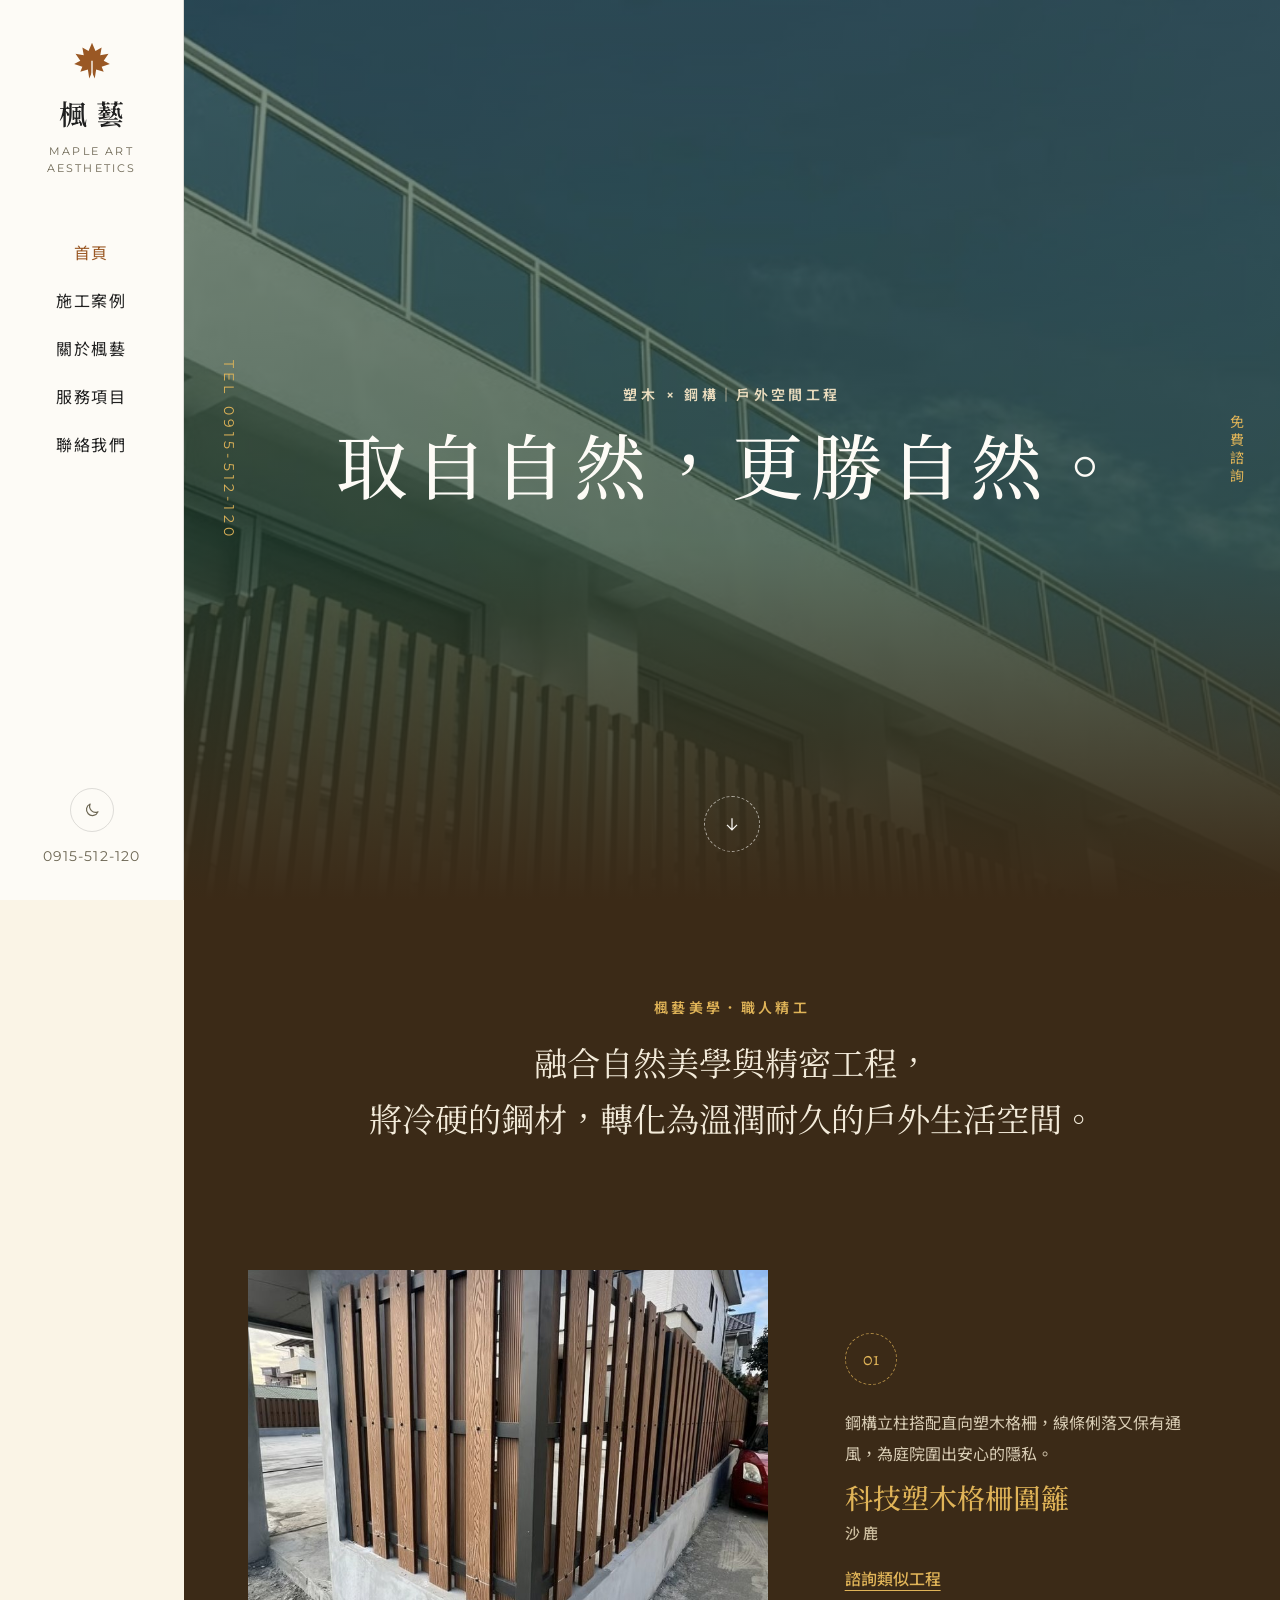
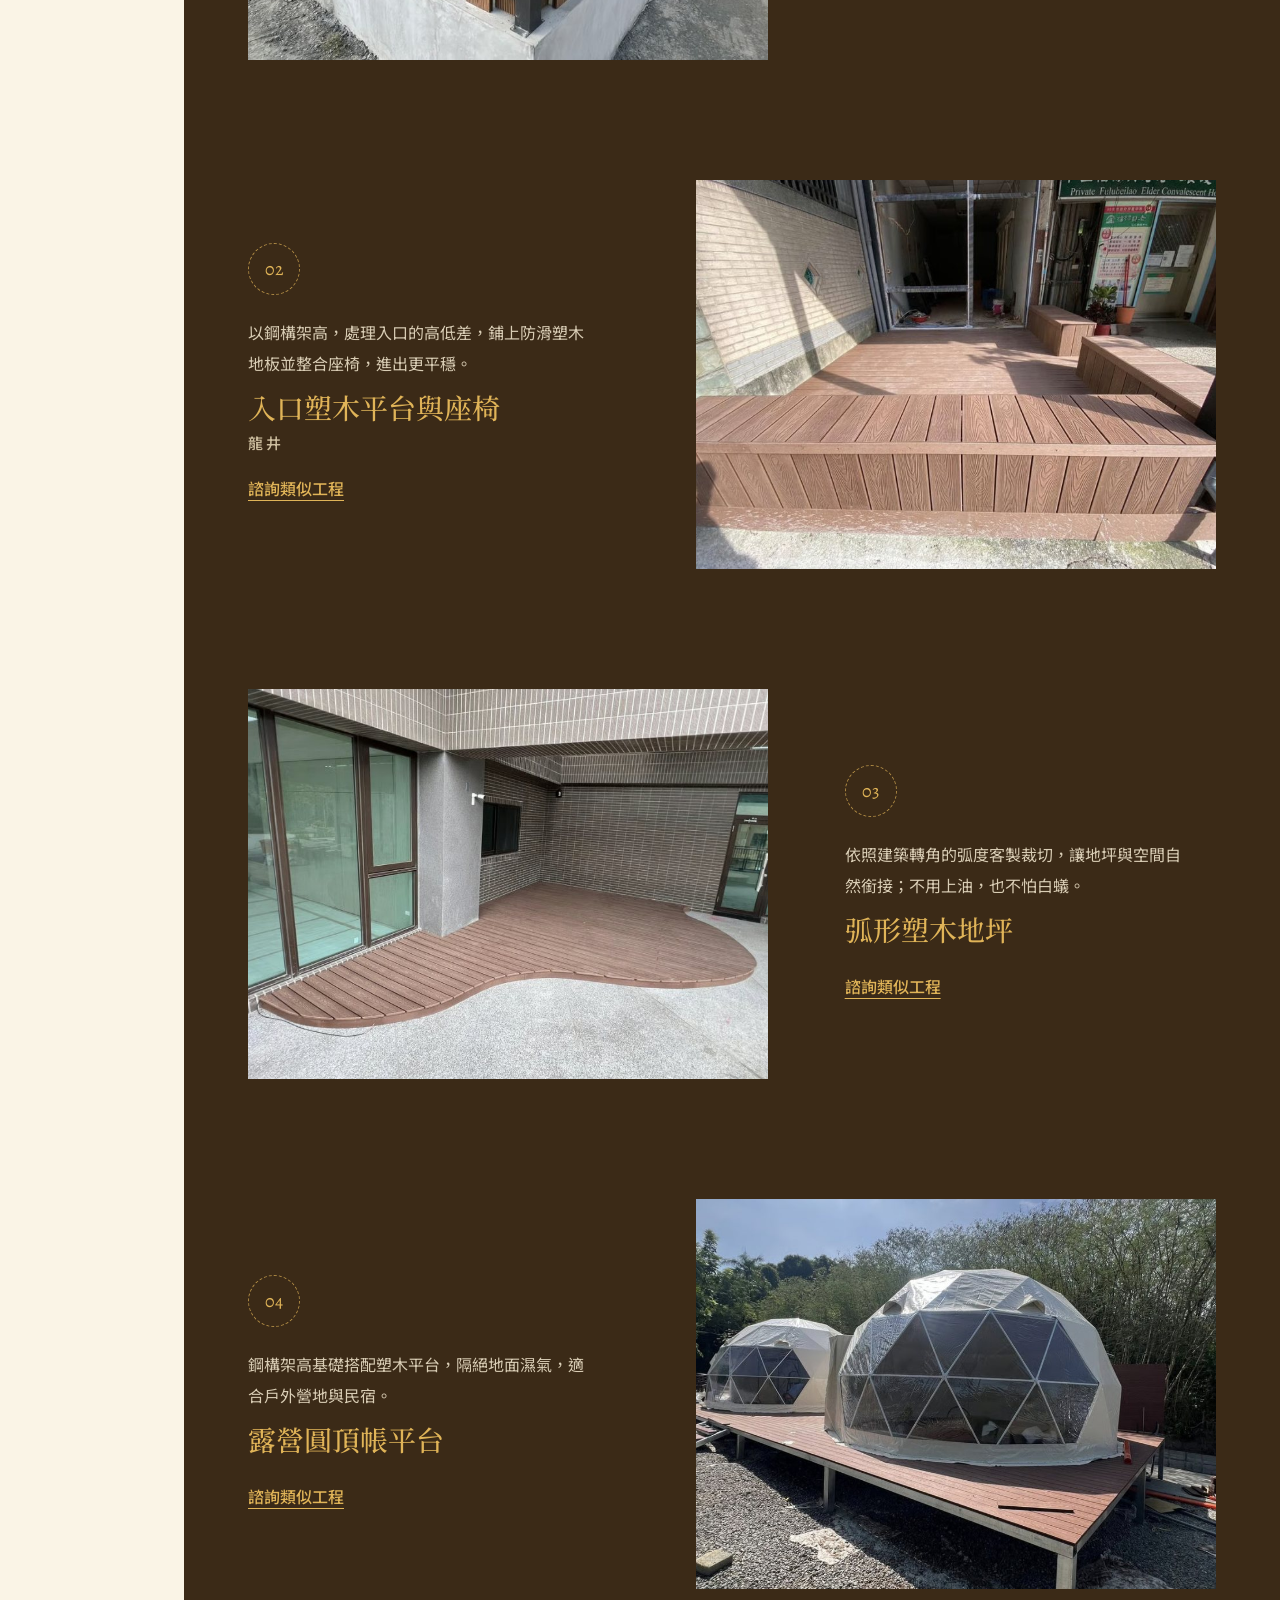
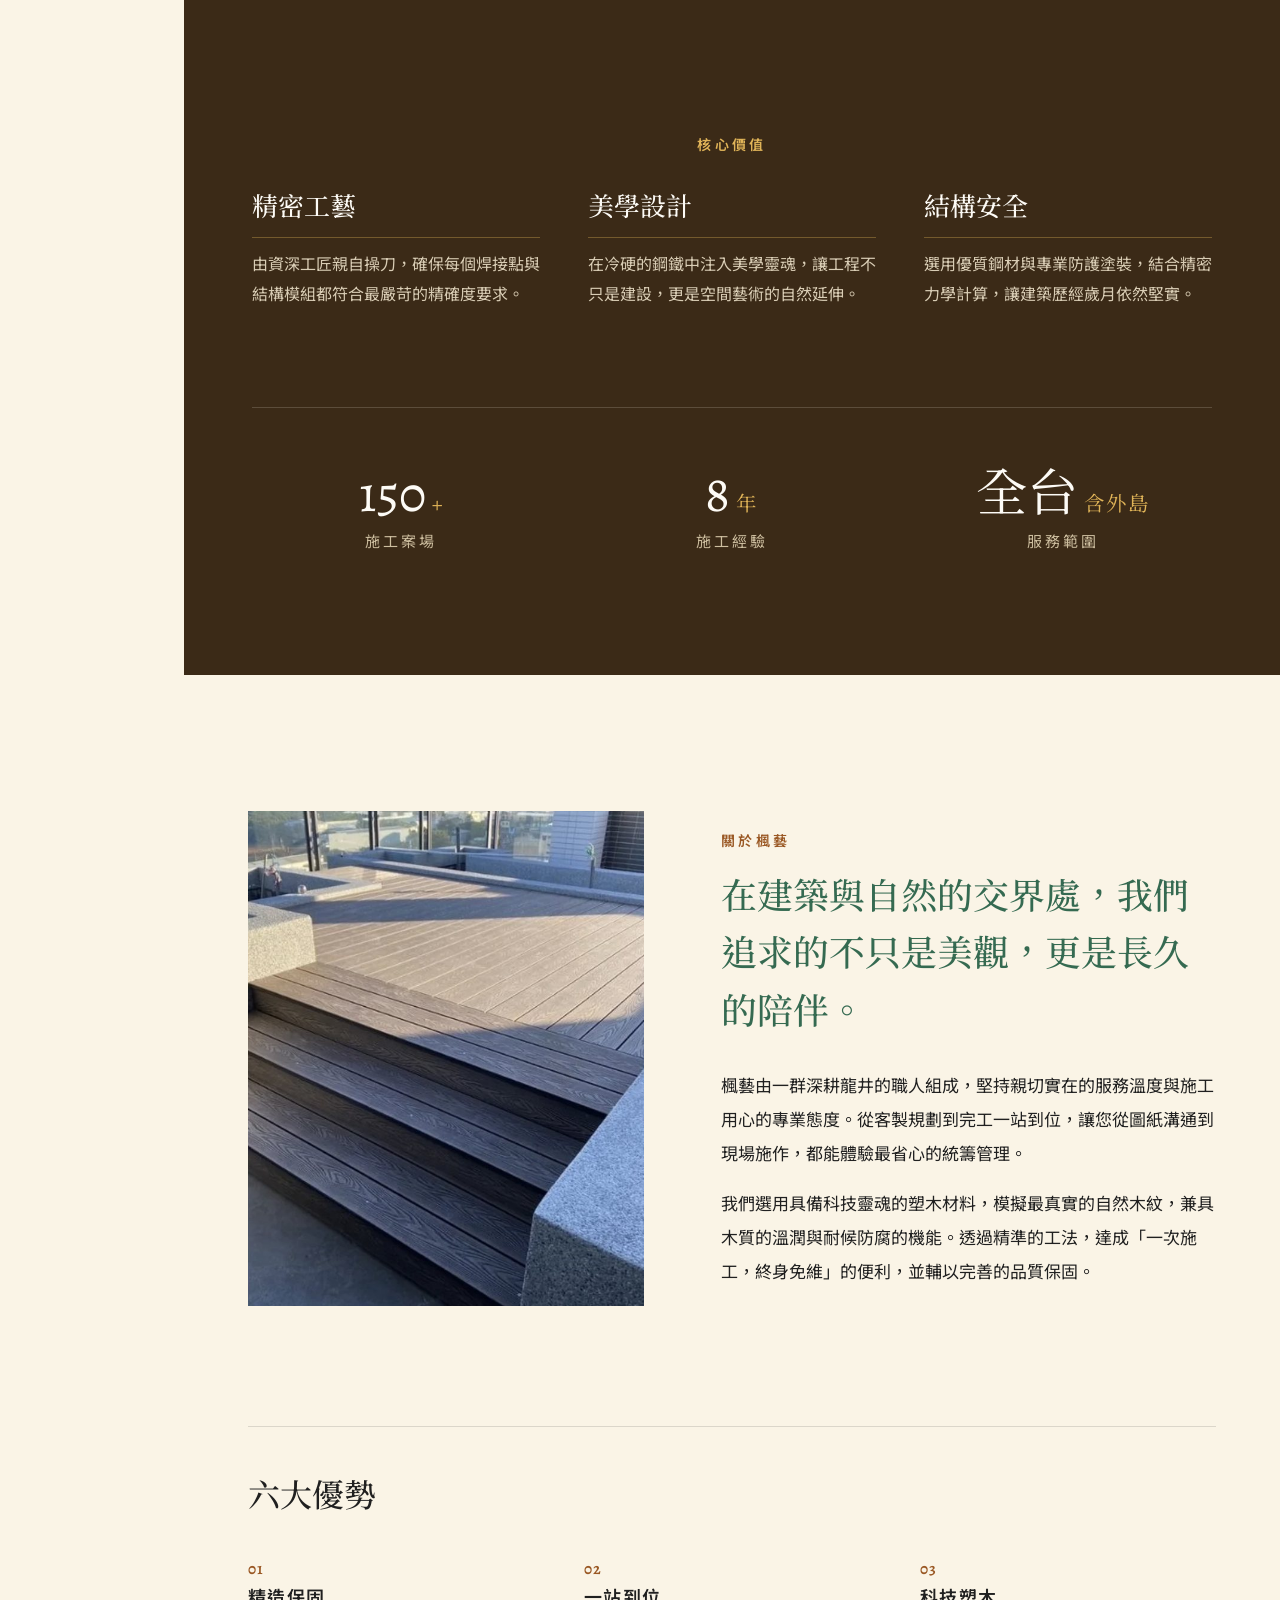
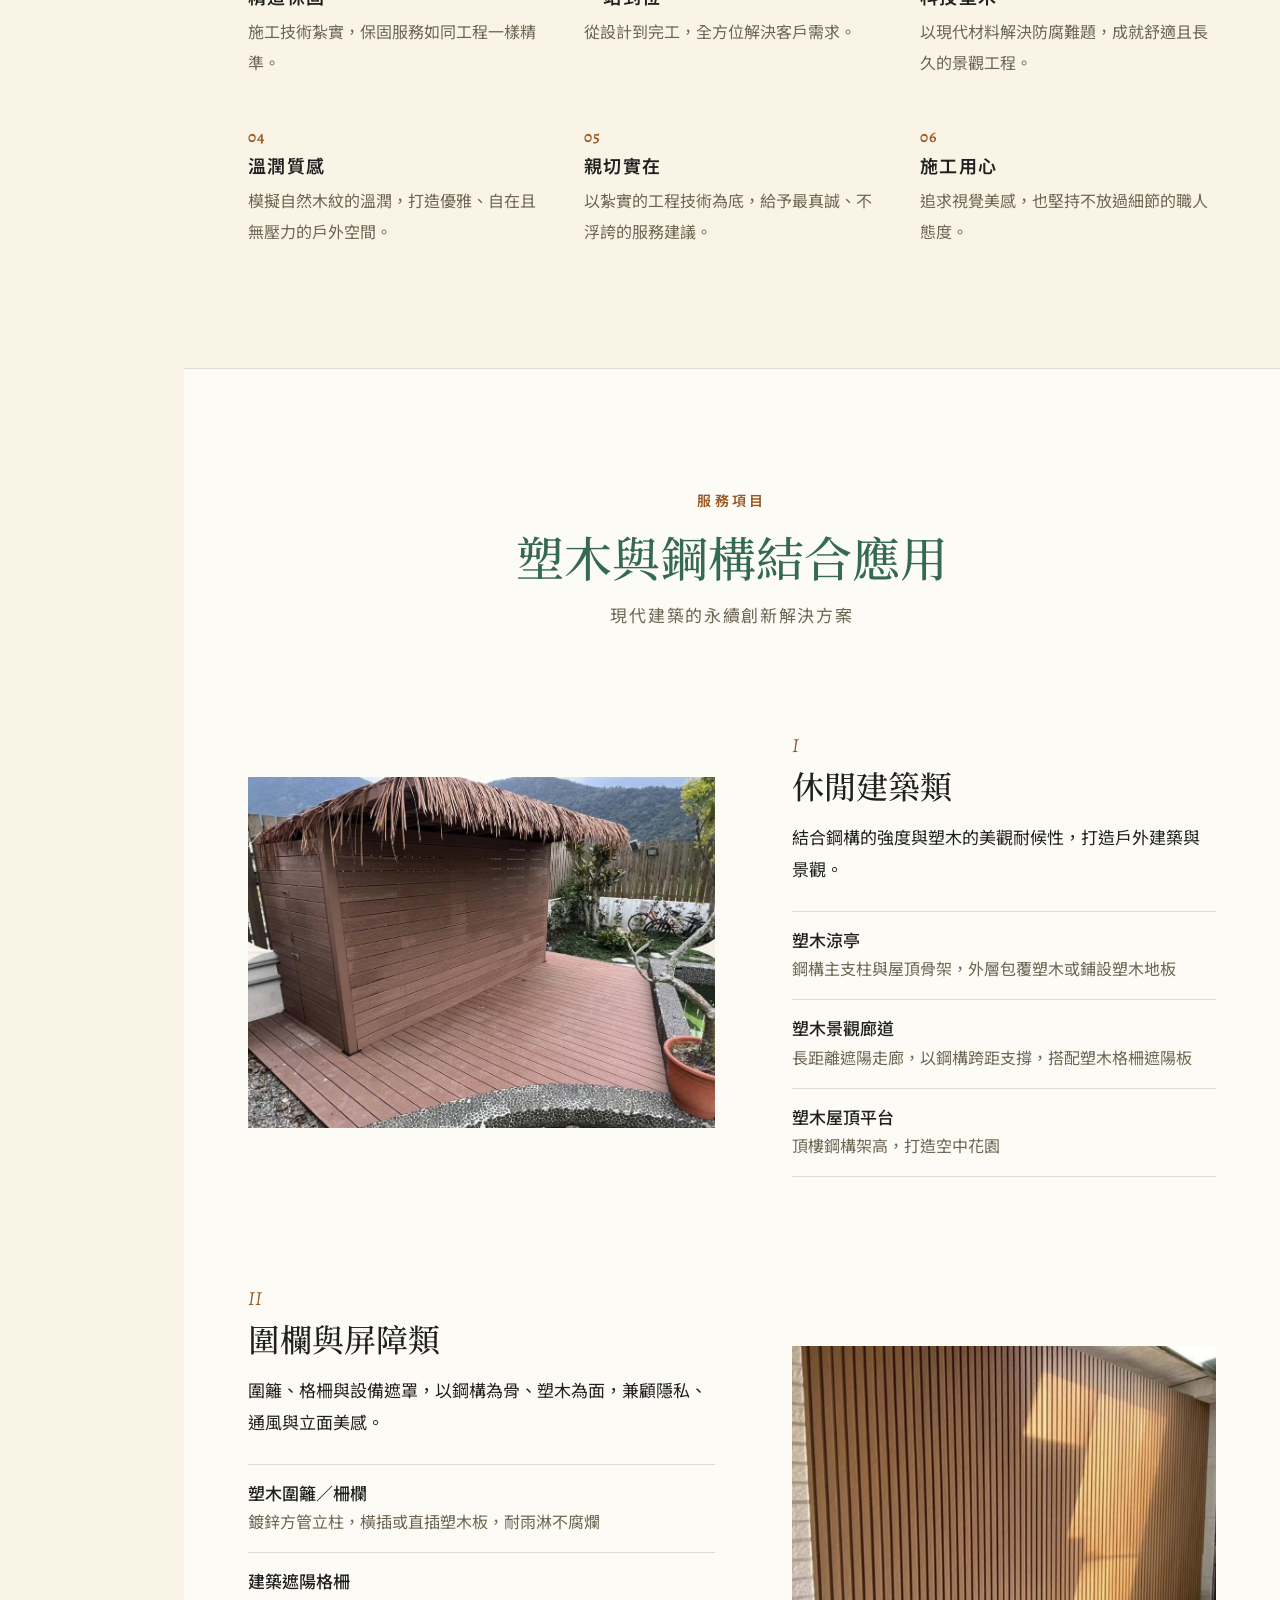
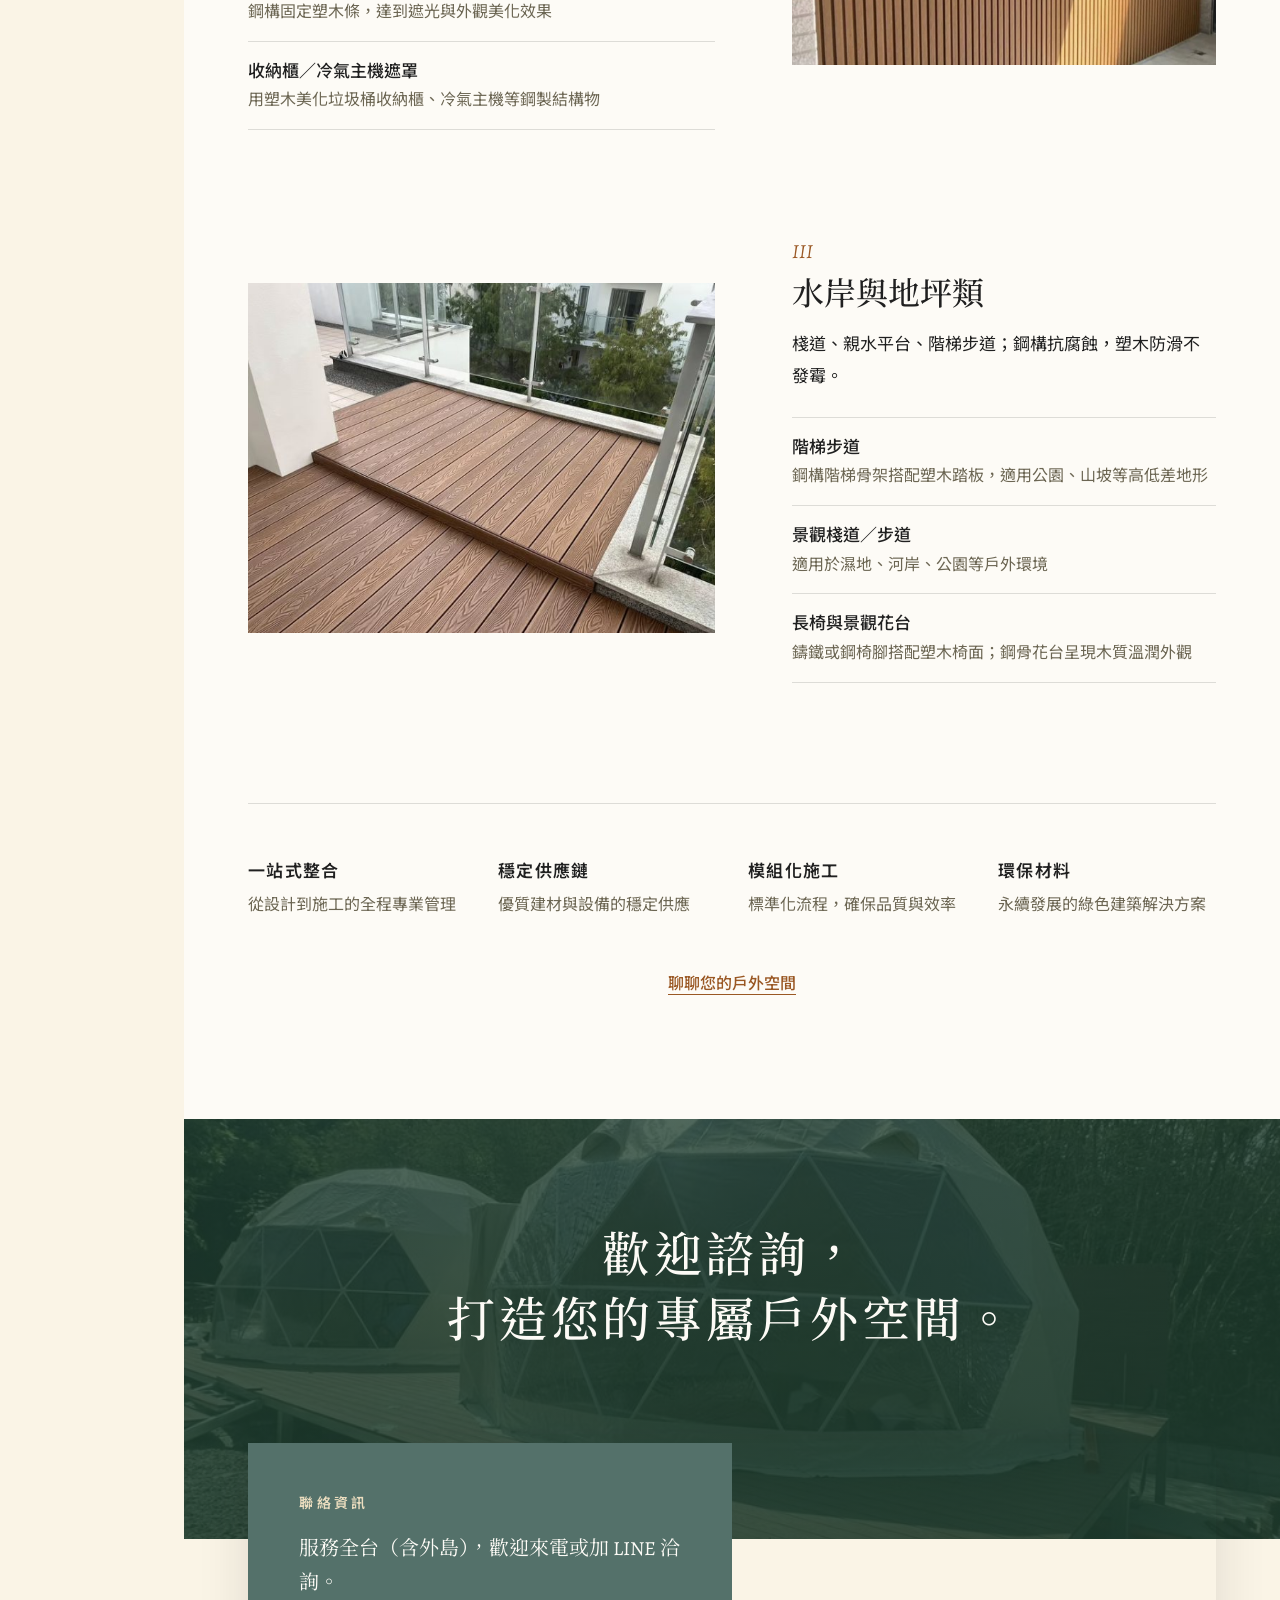
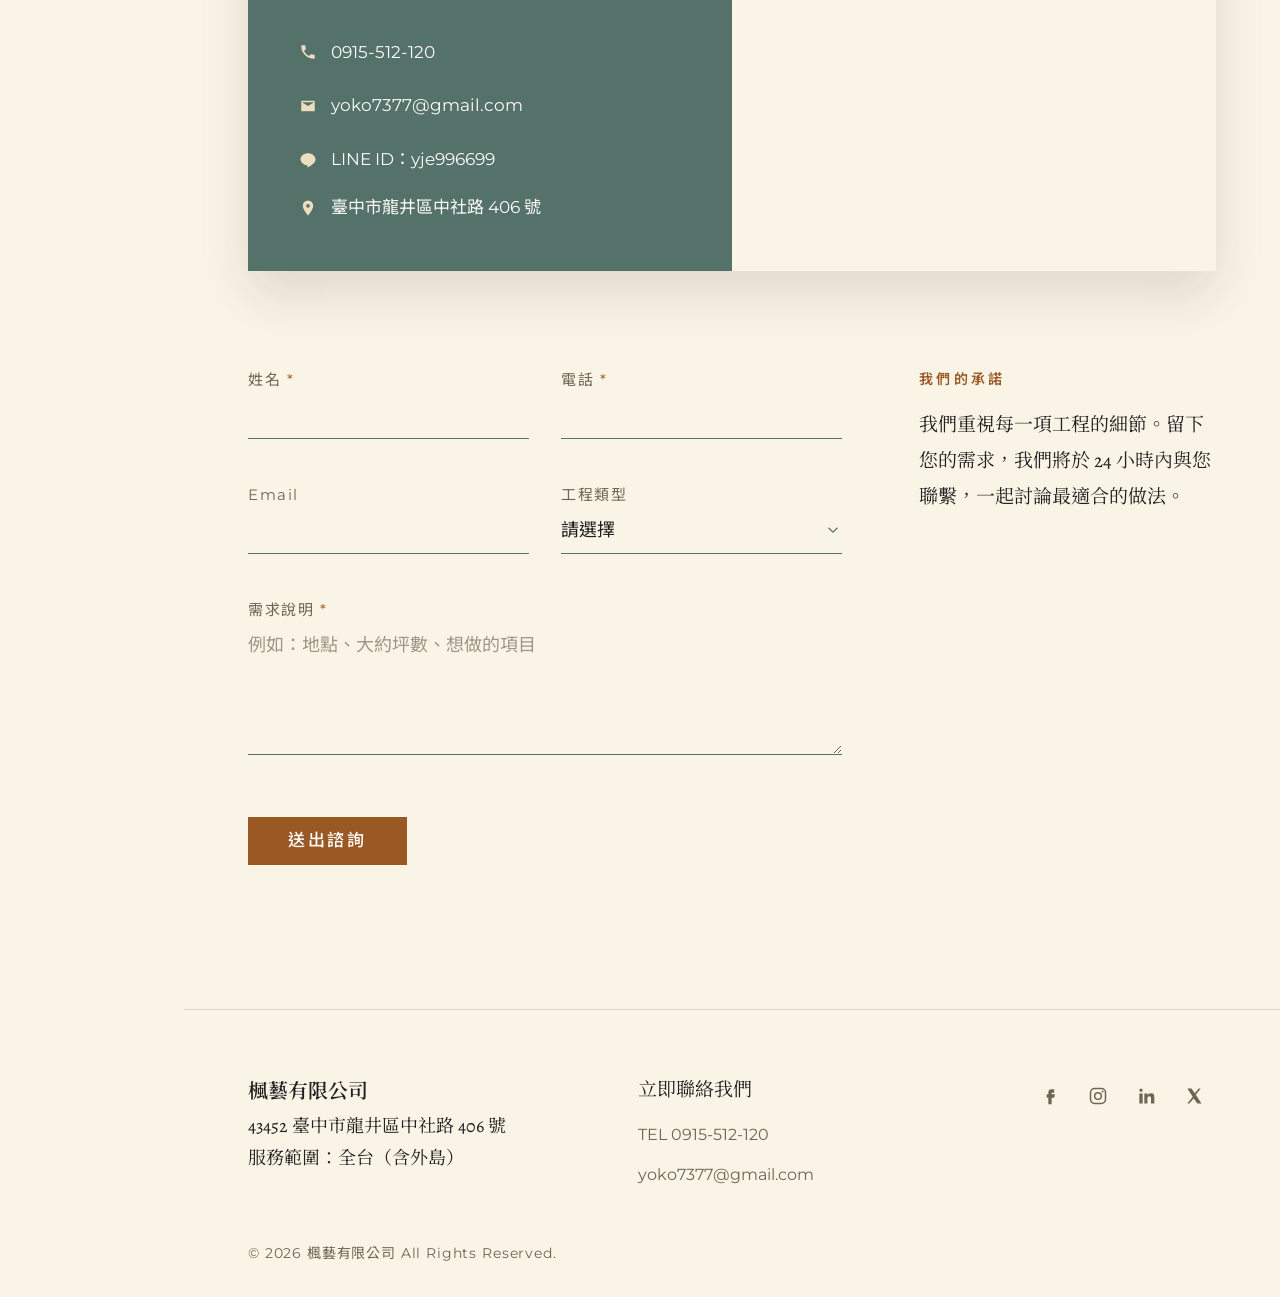
==== commit 09a58a20: "新增深色模式，首頁標語改為單行 - 深色模式：跟隨系統設定，側欄有圖示切換鈕並記住選擇；所有文字對比 ≥ 4.5:1 - 顏色改用語意 tokens（surface、text-body、panel 等" ====
--- a/index.html
+++ b/index.html
@@ -3,6 +3,11 @@
 <head>
   <meta charset="utf-8">
   <meta name="viewport" content="width=device-width, initial-scale=1">
+  <meta name="color-scheme" content="light dark">
+  <script>
+    // 先套用使用者上次選的深淺色，避免頁面閃一下
+    try { var t = localStorage.getItem('theme'); if (t) document.documentElement.dataset.theme = t; } catch (e) {}
+  </script>
   <title>楓藝｜塑木 × 鋼構 戶外空間工程</title>
   <meta name="description" content="楓藝深耕臺中龍井，專注塑木與鋼構結合的戶外空間工程：塑木圍籬、格柵、涼亭、露台與地坪，從規劃到完工一站到位，服務全台（含外島）。">
   <link rel="preconnect" href="https://fonts.googleapis.com">
@@ -18,7 +23,7 @@
     <a class="brand" href="#top" aria-label="楓藝 回到頁首">
       <svg class="brand-mark" viewBox="0 0 64 64" aria-hidden="true">
         <path d="M32 4l5 12 9-5-2 11 12-2-7 10 9 5-12 4 3 7-11-3-2 13-4-9-4 9-2-13-11 3 3-7-12-4 9-5-7-10 12 2-2-11 9 5z" fill="currentColor"/>
-        <path d="M32 30v30" stroke="var(--paper)" stroke-width="2"/>
+        <path d="M32 30v30" stroke="var(--surface)" stroke-width="2"/>
       </svg>
       <span class="brand-name">楓藝</span>
       <span class="brand-sub">MAPLE ART<br>AESTHETICS</span>
@@ -36,6 +41,11 @@
       <a href="#services">服務項目</a>
       <a href="#contact">聯絡我們</a>
     </nav>
+
+    <button class="theme-toggle" type="button">
+      <svg class="icon-moon" viewBox="0 0 24 24" aria-hidden="true"><path d="M20 14.5A8 8 0 019.5 4a8 8 0 1010.5 10.5z" fill="none" stroke="currentColor" stroke-width="1.6" stroke-linejoin="round"/></svg>
+      <svg class="icon-sun" viewBox="0 0 24 24" aria-hidden="true"><circle cx="12" cy="12" r="4" fill="none" stroke="currentColor" stroke-width="1.6"/><path d="M12 2v2.5M12 19.5V22M2 12h2.5M19.5 12H22M4.9 4.9l1.8 1.8M17.3 17.3l1.8 1.8M4.9 19.1l1.8-1.8M17.3 6.7l1.8-1.8" stroke="currentColor" stroke-width="1.6" stroke-linecap="round"/></svg>
+    </button>
 
     <a class="sidebar-tel" href="tel:0915512120">0915-512-120</a>
   </header>
@@ -49,7 +59,7 @@
       <a class="hero-side hero-side--right" href="#contact">免費諮詢</a>
       <div class="hero-content">
         <p class="eyebrow eyebrow--light">塑木 × 鋼構｜戶外空間工程</p>
-        <h1>取自自然，<br>更勝自然。</h1>
+        <h1>取自自然，更勝自然。</h1>
       </div>
       <a class="scroll-cue" href="#intro" aria-label="往下捲動">
         <svg viewBox="0 0 24 24" aria-hidden="true"><path d="M12 5v14M6 13l6 6 6-6" fill="none" stroke="currentColor" stroke-width="1.5"/></svg>
@@ -60,7 +70,7 @@
     <section id="intro" class="dark">
       <div class="statement">
         <p class="eyebrow eyebrow--gold">楓藝美學．職人精工</p>
-        <p class="statement-text">融合自然美學與精密工程，<br>將冷硬的鋼材，轉化為溫潤耐久的戶外生活空間。</p>
+        <p class="statement-text"><span>融合自然美學與精密工程，</span><span>將冷硬的鋼材，轉化為溫潤耐久的戶外生活空間。</span></p>
       </div>
 
       <div id="works" class="works">
--- a/styles.css
+++ b/styles.css
@@ -12,11 +12,21 @@
   --copper-dark: #7E4619;
   --gold: #E0B458;
   --line: rgba(32, 32, 32, 0.14);
+  --surface: #FDFBF6;
+  --text-body: var(--text-body);
+  --copper-hover: #7E4619;
+  --btn-bg: #9A5824;
+  --btn-bg-hover: #7E4619;
+  --panel: #54716A;
+  --field-line: #54716A;
+  --error: #B3261E;
+  --shadow: 0 24px 48px rgba(32, 32, 32, 0.12);
+  color-scheme: light;
 
   --font-serif: "Alegreya", "Noto Serif TC", "Songti TC", serif;
   --font-sans: "Montserrat", "Noto Sans TC", "PingFang TC", sans-serif;
 
-  --sidebar-w: 168px;
+  --sidebar-w: 184px;
   --gutter: clamp(16px, 5vw, 72px);
   --ease: cubic-bezier(0.22, 0.61, 0.36, 1);
 }
@@ -28,7 +38,7 @@
   background: var(--cream);
   color: var(--ink);
   font-family: var(--font-sans);
-  font-size: 16px;
+  font-size: 18px;
   line-height: 1.75;
   -webkit-font-smoothing: antialiased;
 }
@@ -44,7 +54,7 @@
 }
 .skip-link {
   position: absolute; left: 16px; top: -48px; z-index: 100;
-  background: var(--ink); color: var(--paper); padding: 8px 16px; text-decoration: none;
+  background: var(--ink); color: var(--cream); padding: 8px 16px; text-decoration: none;
 }
 .skip-link:focus { top: 16px; }
 :focus-visible { outline: 2px solid var(--copper); outline-offset: 3px; }
@@ -52,7 +62,7 @@
 /* ========== 共用元件 ========== */
 .eyebrow {
   font-family: var(--font-sans);
-  font-size: 12px;
+  font-size: 14px;
   font-weight: 600;
   letter-spacing: 0.24em;
   color: var(--copper);
@@ -62,7 +72,7 @@
 .eyebrow--light { color: #EBDDBF; }
 
 .text-link {
-  font-size: 14px;
+  font-size: 16px;
   font-weight: 500;
   color: var(--copper);
   text-decoration: underline;
@@ -70,27 +80,27 @@
   text-decoration-thickness: 1px;
   transition: color 200ms var(--ease);
 }
-.text-link:hover { color: var(--copper-dark); }
+.text-link:hover { color: var(--copper-hover); }
 .text-link--gold { color: var(--gold); }
 .text-link--gold:hover { color: #F2D28E; }
 
 .btn {
   display: inline-flex; align-items: center; justify-content: center;
   min-height: 48px; padding: 0 40px;
-  background: var(--copper); color: #fff;
+  background: var(--btn-bg); color: #fff;
   border: 0; border-radius: 0;
-  font: 500 15px/1 var(--font-sans); letter-spacing: 0.16em;
+  font: 500 17px/1 var(--font-sans); letter-spacing: 0.16em;
   cursor: pointer;
   transition: background-color 200ms var(--ease);
 }
-.btn:hover { background: var(--copper-dark); }
+.btn:hover { background: var(--btn-bg-hover); }
 .btn:disabled { opacity: 0.5; cursor: not-allowed; }
 
 /* ========== 側欄 ========== */
 .sidebar {
   position: fixed; inset: 0 auto 0 0; z-index: 50;
   width: var(--sidebar-w);
-  background: var(--paper);
+  background: var(--surface);
   border-right: 1px solid var(--line);
   display: flex; flex-direction: column; align-items: center;
   padding: 40px 16px 32px;
@@ -100,20 +110,32 @@
   text-decoration: none; color: var(--ink); text-align: center;
 }
 .brand-mark { width: 44px; height: 44px; color: var(--copper); }
-.brand-name { font-family: var(--font-serif); font-size: 24px; font-weight: 600; letter-spacing: 0.3em; margin: 8px 0 2px 0.3em; }
-.brand-sub { font-size: 9px; letter-spacing: 0.2em; line-height: 1.5; color: var(--taupe); }
+.brand-name { font-family: var(--font-serif); font-size: 28px; font-weight: 600; letter-spacing: 0.3em; margin: 8px 0 2px 0.3em; }
+.brand-sub { font-size: 11px; letter-spacing: 0.2em; line-height: 1.5; color: var(--taupe); }
 
 .nav { display: flex; flex-direction: column; align-items: center; gap: 4px; margin-top: 56px; }
 .nav a {
   display: block; padding: 8px 12px;
-  font-size: 14px; letter-spacing: 0.12em; text-decoration: none; color: var(--ink);
+  font-size: 16px; letter-spacing: 0.12em; text-decoration: none; color: var(--ink);
   transition: color 200ms var(--ease);
 }
 .nav a:hover, .nav a.is-active { color: var(--copper); }
 
+.theme-toggle {
+  margin-top: auto;
+  display: grid; place-items: center;
+  width: 44px; height: 44px; padding: 0;
+  background: none; border: 1px solid var(--line); border-radius: 50%;
+  color: var(--taupe);
+  cursor: pointer;
+  transition: color 200ms var(--ease), border-color 200ms var(--ease);
+}
+.theme-toggle:hover { color: var(--copper); border-color: var(--copper); }
+.theme-toggle svg { width: 18px; height: 18px; }
+.theme-toggle .icon-sun { display: none; }
 .sidebar-tel {
-  margin-top: auto;
-  font-size: 12px; letter-spacing: 0.08em; color: var(--taupe); text-decoration: none;
+  margin-top: 12px;
+  font-size: 14px; letter-spacing: 0.08em; color: var(--taupe); text-decoration: none;
 }
 .sidebar-tel:hover { color: var(--copper); }
 .nav-toggle { display: none; }
@@ -136,15 +158,16 @@
 }
 .hero-content { position: relative; text-align: center; padding: 0 var(--gutter); }
 .hero h1 {
-  font-size: clamp(40px, 6.4vw, 84px);
+  font-size: clamp(32px, 5.6vw, 88px);
   font-weight: 500;
-  letter-spacing: 0.12em;
+  letter-spacing: 0.1em;
+  white-space: nowrap;
   line-height: 1.3;
 }
 .hero-side {
   position: absolute; top: 50%;
   writing-mode: vertical-rl;
-  font-size: 12px; letter-spacing: 0.3em;
+  font-size: 14px; letter-spacing: 0.3em;
   color: var(--gold); text-decoration: none;
   transform: translateY(-50%);
   padding: 8px;
@@ -165,8 +188,9 @@
 
 /* ========== 深咖啡區 ========== */
 .dark { background: var(--bark); color: #F3EBDA; padding: 96px var(--gutter) 120px; }
-.statement { max-width: 720px; margin: 0 auto; text-align: center; }
-.statement-text { font-family: var(--font-serif); font-size: clamp(22px, 2.6vw, 30px); line-height: 1.7; }
+.statement { max-width: 960px; margin: 0 auto; text-align: center; }
+.statement-text { font-family: var(--font-serif); font-size: clamp(22px, 2.6vw, 34px); line-height: 1.7; }
+.statement-text span { display: block; white-space: nowrap; }
 
 .works { max-width: 1040px; margin: 120px auto 0; display: grid; gap: 120px; }
 .work { display: grid; grid-template-columns: 1.4fr 1fr; gap: clamp(32px, 6vw, 80px); align-items: center; }
@@ -177,16 +201,16 @@
   display: grid; place-items: center;
   width: 52px; height: 52px; margin-bottom: 24px;
   border: 1px dashed rgba(224, 180, 88, 0.7); border-radius: 50%;
-  font-family: var(--font-serif); font-size: 16px; color: var(--gold);
-}
-.work-desc { font-size: 14px; line-height: 1.9; color: #D9CDB5; max-width: 300px; }
-.work-title { font-size: 24px; color: var(--gold); margin: 12px 0 20px; }
-.work-title small { display: block; font-family: var(--font-sans); font-size: 13px; letter-spacing: 0.2em; color: #CDBE9F; margin-top: 4px; }
+  font-family: var(--font-serif); font-size: 18px; color: var(--gold);
+}
+.work-desc { font-size: 16px; line-height: 1.9; color: #D9CDB5; max-width: 340px; }
+.work-title { font-size: 28px; color: var(--gold); margin: 12px 0 20px; }
+.work-title small { display: block; font-family: var(--font-sans); font-size: 15px; letter-spacing: 0.2em; color: #CDBE9F; margin-top: 4px; }
 
 .values { max-width: 960px; margin: 144px auto 0; text-align: center; }
 .values-list { display: grid; grid-template-columns: repeat(3, 1fr); gap: 48px; margin-top: 32px; text-align: left; }
-.values-list h3 { font-size: 22px; color: var(--paper); padding-bottom: 12px; margin-bottom: 12px; border-bottom: 1px solid rgba(224, 180, 88, 0.35); }
-.values-list p { font-size: 14px; line-height: 1.9; color: #D9CDB5; }
+.values-list h3 { font-size: 26px; color: var(--paper); padding-bottom: 12px; margin-bottom: 12px; border-bottom: 1px solid rgba(224, 180, 88, 0.35); }
+.values-list p { font-size: 16px; line-height: 1.9; color: #D9CDB5; }
 
 .stats {
   max-width: 960px; margin: 96px auto 0; padding-top: 56px;
@@ -194,7 +218,7 @@
   display: grid; grid-template-columns: repeat(3, 1fr); gap: 32px; text-align: center;
 }
 .stats div { display: flex; flex-direction: column-reverse; gap: 4px; }
-.stats dt { font-size: 13px; letter-spacing: 0.2em; color: #CDBE9F; }
+.stats dt { font-size: 15px; letter-spacing: 0.2em; color: #CDBE9F; }
 .stats dd { margin: 0; font-family: var(--font-serif); font-size: clamp(36px, 4vw, 52px); color: var(--paper); line-height: 1.2; }
 .stats dd span { font-size: 0.4em; color: var(--gold); margin-left: 6px; letter-spacing: 0.1em; }
 
@@ -202,47 +226,47 @@
 .about { padding: 136px var(--gutter) 120px; max-width: calc(1040px + 2 * var(--gutter)); margin: 0 auto; }
 .about-intro { display: grid; grid-template-columns: 0.8fr 1fr; gap: clamp(32px, 6vw, 88px); align-items: center; }
 .about-intro img { width: 100%; aspect-ratio: 4 / 5; object-fit: cover; }
-.about-lead { font-size: clamp(24px, 2.6vw, 32px); line-height: 1.6; color: var(--forest); margin-bottom: 28px; }
-.about-intro p:not(.eyebrow) { font-size: 15px; line-height: 2; color: #3D3A33; }
+.about-lead { font-size: clamp(26px, 2.8vw, 36px); line-height: 1.6; color: var(--forest); margin-bottom: 28px; }
+.about-intro p:not(.eyebrow) { font-size: 17px; line-height: 2; color: var(--text-body); }
 .about-intro p + p { margin-top: 16px; }
 
 .section-label {
   margin: 120px 0 40px; padding-top: 48px; border-top: 1px solid var(--line);
-  font-size: 28px; color: var(--ink);
+  font-size: 32px; color: var(--ink);
 }
 .advantages { display: grid; grid-template-columns: repeat(3, 1fr); gap: 48px 40px; counter-reset: adv; }
 .advantages li { counter-increment: adv; }
-.advantages h3 { font-family: var(--font-sans); font-size: 16px; font-weight: 600; letter-spacing: 0.08em; margin-bottom: 8px; }
+.advantages h3 { font-family: var(--font-sans); font-size: 18px; font-weight: 600; letter-spacing: 0.08em; margin-bottom: 8px; }
 .advantages h3::before {
   content: counter(adv, decimal-leading-zero);
-  display: block; font-family: var(--font-serif); font-size: 14px; color: var(--copper); margin-bottom: 6px;
-}
-.advantages p { font-size: 14px; line-height: 1.9; color: var(--taupe); }
+  display: block; font-family: var(--font-serif); font-size: 16px; color: var(--copper); margin-bottom: 6px;
+}
+.advantages p { font-size: 16px; line-height: 1.9; color: var(--taupe); }
 
 /* ========== 服務項目 ========== */
-.services { background: var(--paper); padding: 120px var(--gutter); border-top: 1px solid var(--line); }
+.services { background: var(--surface); padding: 120px var(--gutter); border-top: 1px solid var(--line); }
 .services > * { max-width: 1040px; margin-left: auto; margin-right: auto; }
 .services-head { text-align: center; margin-bottom: 96px; }
-.services-head h2 { font-size: clamp(30px, 3.6vw, 44px); color: var(--forest); }
-.services-sub { margin-top: 8px; color: var(--taupe); font-size: 15px; letter-spacing: 0.1em; }
+.services-head h2 { font-size: clamp(32px, 4vw, 48px); color: var(--forest); }
+.services-sub { margin-top: 8px; color: var(--taupe); font-size: 17px; letter-spacing: 0.1em; }
 
 .service { display: grid; grid-template-columns: 1.1fr 1fr; gap: clamp(32px, 6vw, 80px); align-items: center; }
 .service + .service { margin-top: 104px; }
 .service img { width: 100%; aspect-ratio: 4 / 3; object-fit: cover; }
 .service--reverse img { order: 2; }
-.service-num { font-family: var(--font-serif); font-style: italic; font-size: 18px; color: var(--copper); }
-.service h3 { font-size: 28px; margin: 4px 0 12px; }
-.service-text > p { font-size: 15px; color: #3D3A33; line-height: 1.9; }
+.service-num { font-family: var(--font-serif); font-style: italic; font-size: 20px; color: var(--copper); }
+.service h3 { font-size: 32px; margin: 4px 0 12px; }
+.service-text > p { font-size: 17px; color: var(--text-body); line-height: 1.9; }
 .service ul { margin-top: 24px; border-top: 1px solid var(--line); }
-.service li { padding: 14px 0; border-bottom: 1px solid var(--line); font-size: 14px; line-height: 1.8; color: var(--taupe); }
-.service li strong { display: block; font-weight: 500; color: var(--ink); font-size: 15px; }
+.service li { padding: 14px 0; border-bottom: 1px solid var(--line); font-size: 16px; line-height: 1.8; color: var(--taupe); }
+.service li strong { display: block; font-weight: 500; color: var(--ink); font-size: 17px; }
 
 .features {
   margin-top: 120px; padding-top: 56px; border-top: 1px solid var(--line);
   display: grid; grid-template-columns: repeat(4, 1fr); gap: 32px;
 }
-.features h3 { font-family: var(--font-sans); font-size: 15px; font-weight: 600; letter-spacing: 0.08em; margin-bottom: 8px; }
-.features p { font-size: 14px; line-height: 1.8; color: var(--taupe); }
+.features h3 { font-family: var(--font-sans); font-size: 17px; font-weight: 600; letter-spacing: 0.08em; margin-bottom: 8px; }
+.features p { font-size: 16px; line-height: 1.8; color: var(--taupe); }
 .features-cta { text-align: center; margin-top: 48px; }
 
 /* ========== 聯絡我們 ========== */
@@ -254,17 +278,17 @@
 }
 .contact-banner img { position: absolute; inset: 0; width: 100%; height: 100%; object-fit: cover; }
 .contact-banner-overlay { position: absolute; inset: 0; background: linear-gradient(180deg, rgba(31, 61, 46, 0.78), rgba(31, 61, 46, 0.88)); }
-.contact-banner h2 { position: relative; font-size: clamp(28px, 3.6vw, 44px); letter-spacing: 0.08em; padding: 80px var(--gutter) 160px; }
+.contact-banner h2 { position: relative; font-size: clamp(30px, 4vw, 48px); letter-spacing: 0.08em; padding: 80px var(--gutter) 160px; }
 
 .contact-card {
   position: relative; z-index: 1;
   max-width: 1040px; margin: -96px auto 0; width: calc(100% - 2 * var(--gutter));
   display: grid; grid-template-columns: 1fr 1fr;
-  box-shadow: 0 24px 48px rgba(32, 32, 32, 0.12);
-}
-.contact-info { background: var(--sage); color: var(--paper); padding: 48px clamp(24px, 4vw, 56px); }
-.contact-note { font-family: var(--font-serif); font-size: 18px; line-height: 1.7; margin-bottom: 32px; }
-.contact-info li { display: flex; align-items: center; gap: 14px; font-size: 15px; }
+  box-shadow: var(--shadow);
+}
+.contact-info { background: var(--panel); color: var(--paper); padding: 48px clamp(24px, 4vw, 56px); }
+.contact-note { font-family: var(--font-serif); font-size: 20px; line-height: 1.7; margin-bottom: 32px; }
+.contact-info li { display: flex; align-items: center; gap: 14px; font-size: 17px; }
 .contact-info li + li { margin-top: 12px; }
 .contact-info svg { width: 18px; height: 18px; flex: none; color: #EBDDBF; }
 .contact-info a { text-decoration: none; padding: 6px 0; }
@@ -278,40 +302,90 @@
 }
 .contact-form { display: grid; grid-template-columns: 1fr 1fr; gap: 24px 32px; align-content: start; }
 .field--full, .contact-form .btn, .form-status { grid-column: 1 / -1; }
-.field label { display: block; font-size: 13px; letter-spacing: 0.1em; color: var(--taupe); }
+.field label { display: block; font-size: 15px; letter-spacing: 0.1em; color: var(--taupe); }
 .field label span { color: var(--copper); }
 .field input, .field select, .field textarea {
   width: 100%; min-height: 44px;
   padding: 8px 0;
   background: transparent;
-  border: 0; border-bottom: 1px solid var(--sage); border-radius: 0;
-  font: 16px/1.6 var(--font-sans); color: var(--ink);
+  border: 0; border-bottom: 1px solid var(--field-line); border-radius: 0;
+  font: 18px/1.6 var(--font-sans); color: var(--ink);
   transition: border-color 200ms var(--ease);
 }
 .field select { appearance: none; background: url("data:image/svg+xml,%3Csvg xmlns='http://www.w3.org/2000/svg' viewBox='0 0 24 24'%3E%3Cpath d='M6 9l6 6 6-6' fill='none' stroke='%2354716A' stroke-width='1.5'/%3E%3C/svg%3E") no-repeat right center / 18px; cursor: pointer; }
 .field textarea { resize: vertical; }
 .field input:focus, .field select:focus, .field textarea:focus { outline: none; border-bottom: 2px solid var(--forest); }
 .field textarea::placeholder { color: #9C9786; }
-.field [aria-invalid="true"] { border-bottom-color: #B3261E; }
-.field-error { font-size: 13px; color: #B3261E; min-height: 1em; margin-top: 4px; }
+.field [aria-invalid="true"] { border-bottom-color: var(--error); }
+.field-error { font-size: 15px; color: var(--error); min-height: 1em; margin-top: 4px; }
 .contact-form .btn { justify-self: start; margin-top: 8px; }
-.form-status { font-size: 14px; color: var(--forest); }
-.contact-aside p:not(.eyebrow) { font-family: var(--font-serif); font-size: 17px; line-height: 1.9; color: #3D3A33; }
+.form-status { font-size: 16px; color: var(--forest); }
+.contact-aside p:not(.eyebrow) { font-family: var(--font-serif); font-size: 19px; line-height: 1.9; color: var(--text-body); }
 
 /* ========== 頁尾 ========== */
 .footer { border-top: 1px solid var(--line); padding: 64px var(--gutter) 32px; }
 .footer-inner { max-width: 1040px; margin: 0 auto; display: grid; grid-template-columns: 1.2fr 1.2fr auto; gap: 40px; align-items: start; }
-.footer address { font-style: normal; font-family: var(--font-serif); font-size: 16px; line-height: 1.8; }
-.footer address strong { display: block; font-weight: 600; font-size: 18px; }
-.footer-contact { display: flex; flex-direction: column; gap: 4px; font-size: 14px; }
-.footer-contact p { font-family: var(--font-serif); font-size: 17px; margin-bottom: 6px; }
+.footer address { font-style: normal; font-family: var(--font-serif); font-size: 18px; line-height: 1.8; }
+.footer address strong { display: block; font-weight: 600; font-size: 20px; }
+.footer-contact { display: flex; flex-direction: column; gap: 4px; font-size: 16px; }
+.footer-contact p { font-family: var(--font-serif); font-size: 19px; margin-bottom: 6px; }
 .footer-contact a { text-decoration: none; color: var(--taupe); padding: 4px 0; }
 .footer-contact a:hover { color: var(--copper); }
 .social { display: flex; gap: 4px; }
 .social a { display: grid; place-items: center; width: 44px; height: 44px; color: var(--taupe); transition: color 200ms var(--ease); }
 .social a:hover { color: var(--copper); }
 .social svg { width: 20px; height: 20px; }
-.copyright { max-width: 1040px; margin: 48px auto 0; font-size: 12px; color: var(--taupe); letter-spacing: 0.06em; }
+.copyright { max-width: 1040px; margin: 48px auto 0; font-size: 14px; color: var(--taupe); letter-spacing: 0.06em; }
+
+/* ========== 深色模式 ==========
+   跟隨系統設定；使用者按切換鈕後，以 html[data-theme] 為準 */
+:root[data-theme="dark"] {
+  --cream: #161A16;
+  --surface: #1E231E;
+  --ink: #EEE7D7;
+  --text-body: #D3CBBA;
+  --taupe: #ABA48F;
+  --forest: #8FC4A6;
+  --bark: #2A1E12;
+  --copper: #E3A56E;
+  --copper-hover: #F0BE8E;
+  --panel: #2C4540;
+  --field-line: #7E9F95;
+  --error: #FF8A80;
+  --line: rgba(238, 231, 215, 0.16);
+  --shadow: 0 24px 48px rgba(0, 0, 0, 0.45);
+  color-scheme: dark;
+}
+:root[data-theme="dark"] .theme-toggle .icon-moon { display: none; }
+:root[data-theme="dark"] .theme-toggle .icon-sun { display: block; }
+:root[data-theme="dark"] .contact-map { filter: invert(0.9) hue-rotate(180deg) saturate(0.6); }
+:root[data-theme="dark"] .field select { background-image: url("data:image/svg+xml,%3Csvg xmlns='http://www.w3.org/2000/svg' viewBox='0 0 24 24'%3E%3Cpath d='M6 9l6 6 6-6' fill='none' stroke='%237E9F95' stroke-width='1.5'/%3E%3C/svg%3E"); }
+:root[data-theme="dark"] .field select option { background: var(--surface); color: var(--ink); }
+
+@media (prefers-color-scheme: dark) {
+  :root:not([data-theme="light"]) {
+    --cream: #161A16;
+    --surface: #1E231E;
+    --ink: #EEE7D7;
+    --text-body: #D3CBBA;
+    --taupe: #ABA48F;
+    --forest: #8FC4A6;
+    --bark: #2A1E12;
+    --copper: #E3A56E;
+    --copper-hover: #F0BE8E;
+    --panel: #2C4540;
+    --field-line: #7E9F95;
+    --error: #FF8A80;
+    --line: rgba(238, 231, 215, 0.16);
+    --shadow: 0 24px 48px rgba(0, 0, 0, 0.45);
+    color-scheme: dark;
+  }
+  :root:not([data-theme="light"]) .theme-toggle .icon-moon { display: none; }
+  :root:not([data-theme="light"]) .theme-toggle .icon-sun { display: block; }
+  :root:not([data-theme="light"]) .contact-map { filter: invert(0.9) hue-rotate(180deg) saturate(0.6); }
+  :root:not([data-theme="light"]) .field select { background-image: url("data:image/svg+xml,%3Csvg xmlns='http://www.w3.org/2000/svg' viewBox='0 0 24 24'%3E%3Cpath d='M6 9l6 6 6-6' fill='none' stroke='%237E9F95' stroke-width='1.5'/%3E%3C/svg%3E"); }
+  :root:not([data-theme="light"]) .field select option { background: var(--surface); color: var(--ink); }
+}
 
 /* ========== 進場動畫（尊重減少動態） ========== */
 .reveal { opacity: 0; transform: translateY(16px); transition: opacity 600ms var(--ease), transform 600ms var(--ease); }
@@ -338,9 +412,11 @@
   }
   .brand { flex-direction: row; gap: 10px; }
   .brand-mark { width: 30px; height: 30px; }
-  .brand-name { font-size: 20px; margin: 0; letter-spacing: 0.2em; }
+  .brand-name { font-size: 22px; margin: 0; letter-spacing: 0.2em; }
   .brand-sub { display: none; }
   .sidebar-tel { display: none; }
+  .brand { margin-right: auto; }
+  .theme-toggle { margin: 0 4px 0 0; border: 0; }
 
   .nav-toggle {
     display: grid; place-items: center;
@@ -361,17 +437,18 @@
   .nav {
     position: absolute; top: 64px; left: 0; right: 0;
     margin: 0; padding: 8px 0 24px;
-    background: var(--paper); border-bottom: 1px solid var(--line);
+    background: var(--surface); border-bottom: 1px solid var(--line);
     display: none;
   }
   .nav.is-open { display: flex; }
-  .nav a { padding: 12px 24px; font-size: 16px; }
+  .nav a { padding: 12px 24px; font-size: 18px; }
 
   main, .footer { margin-left: 0; }
   main { padding-top: 64px; }
   .hero { min-height: calc(100dvh - 64px); }
   .hero-side { display: none; }
-  .hero h1 { letter-spacing: 0.08em; }
+  .hero h1 { font-size: 8.2vw; letter-spacing: 0.08em; }
+  .statement-text span { white-space: normal; }
 
   .dark { padding: 80px 16px 96px; }
   .works { margin-top: 80px; gap: 72px; }
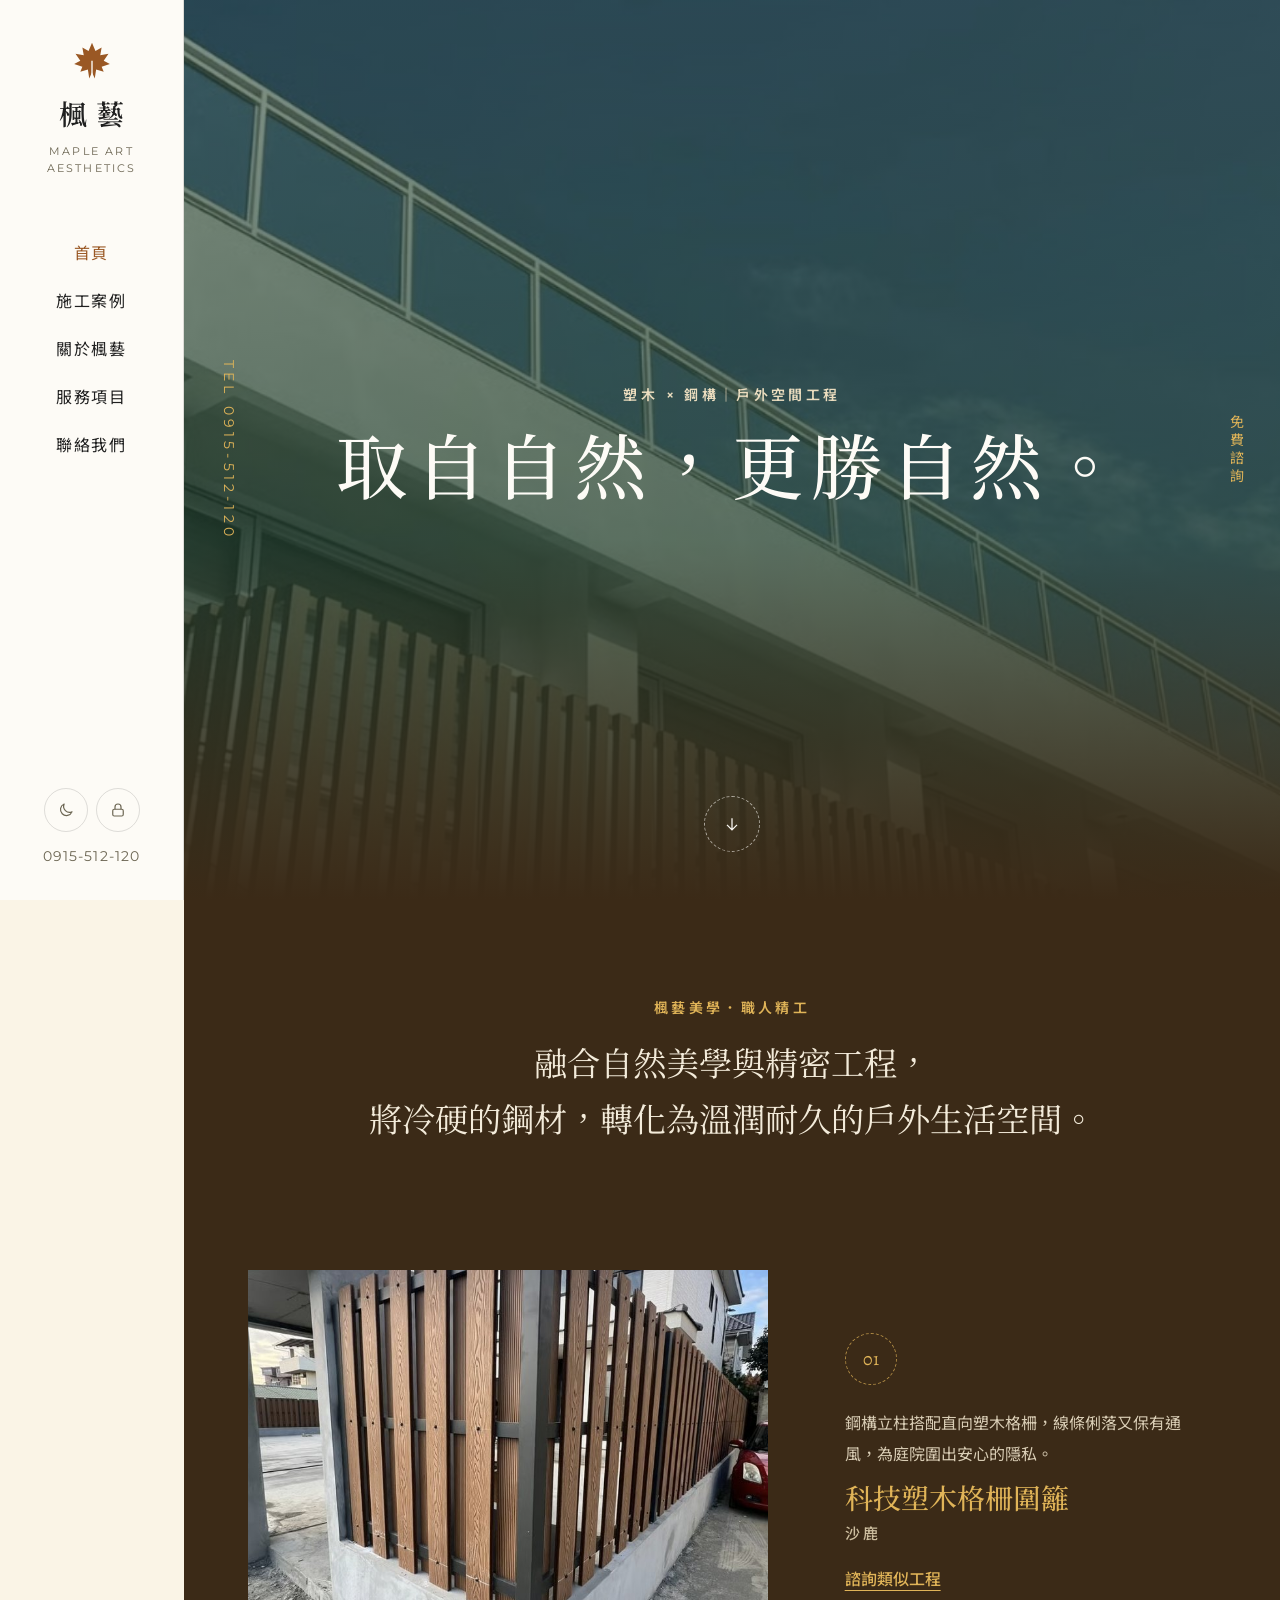
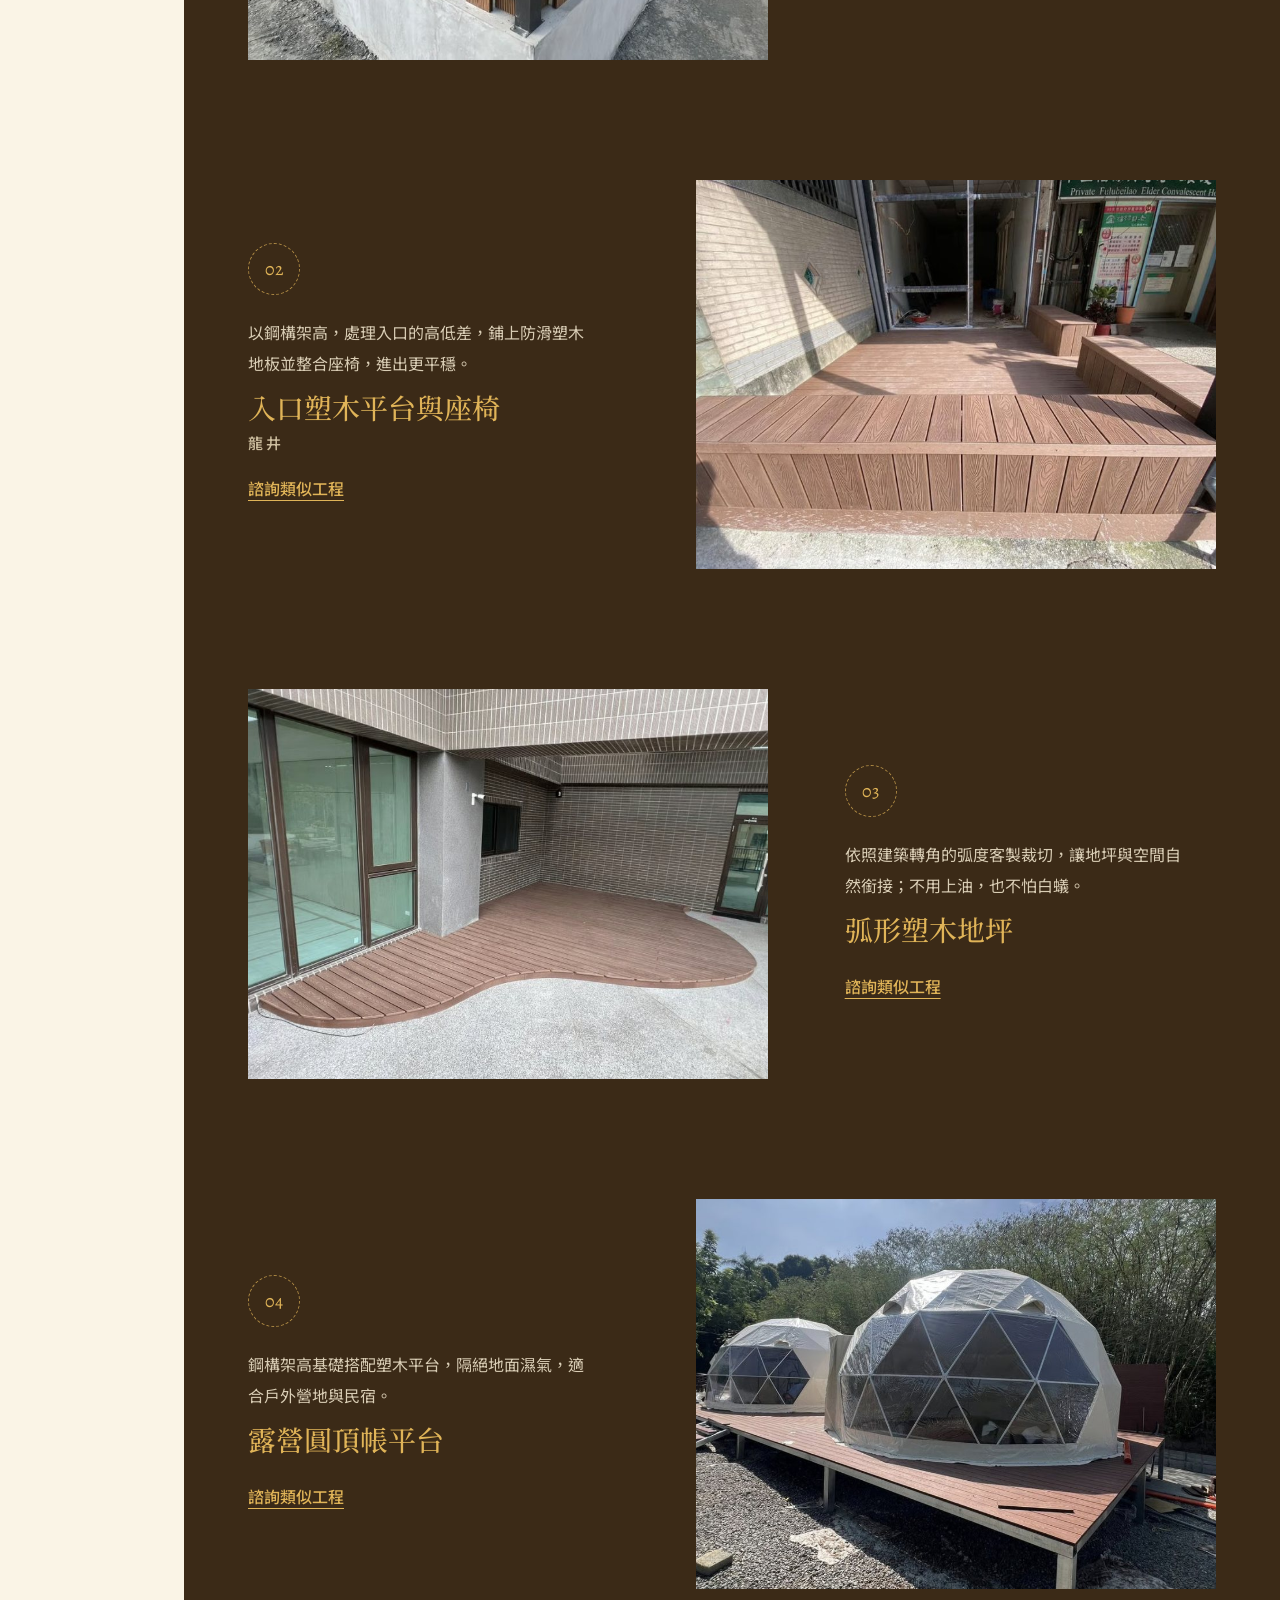
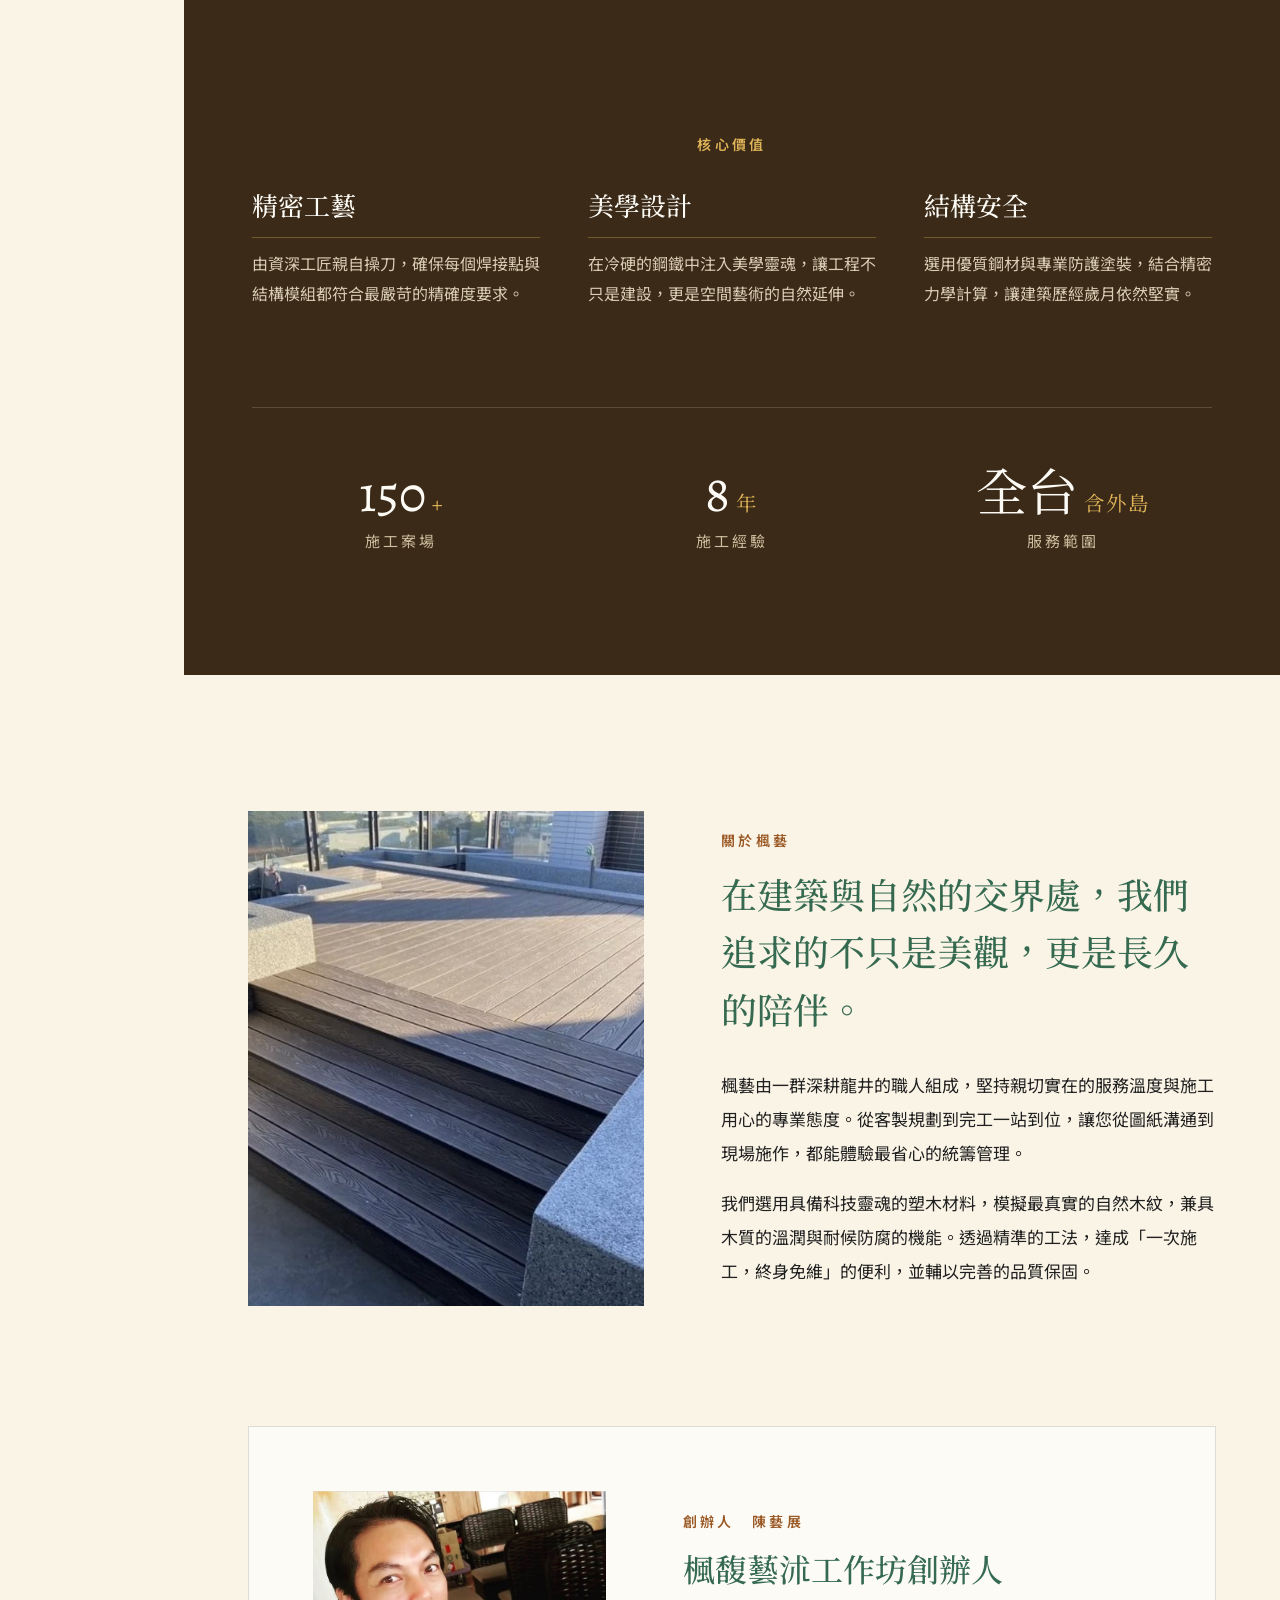
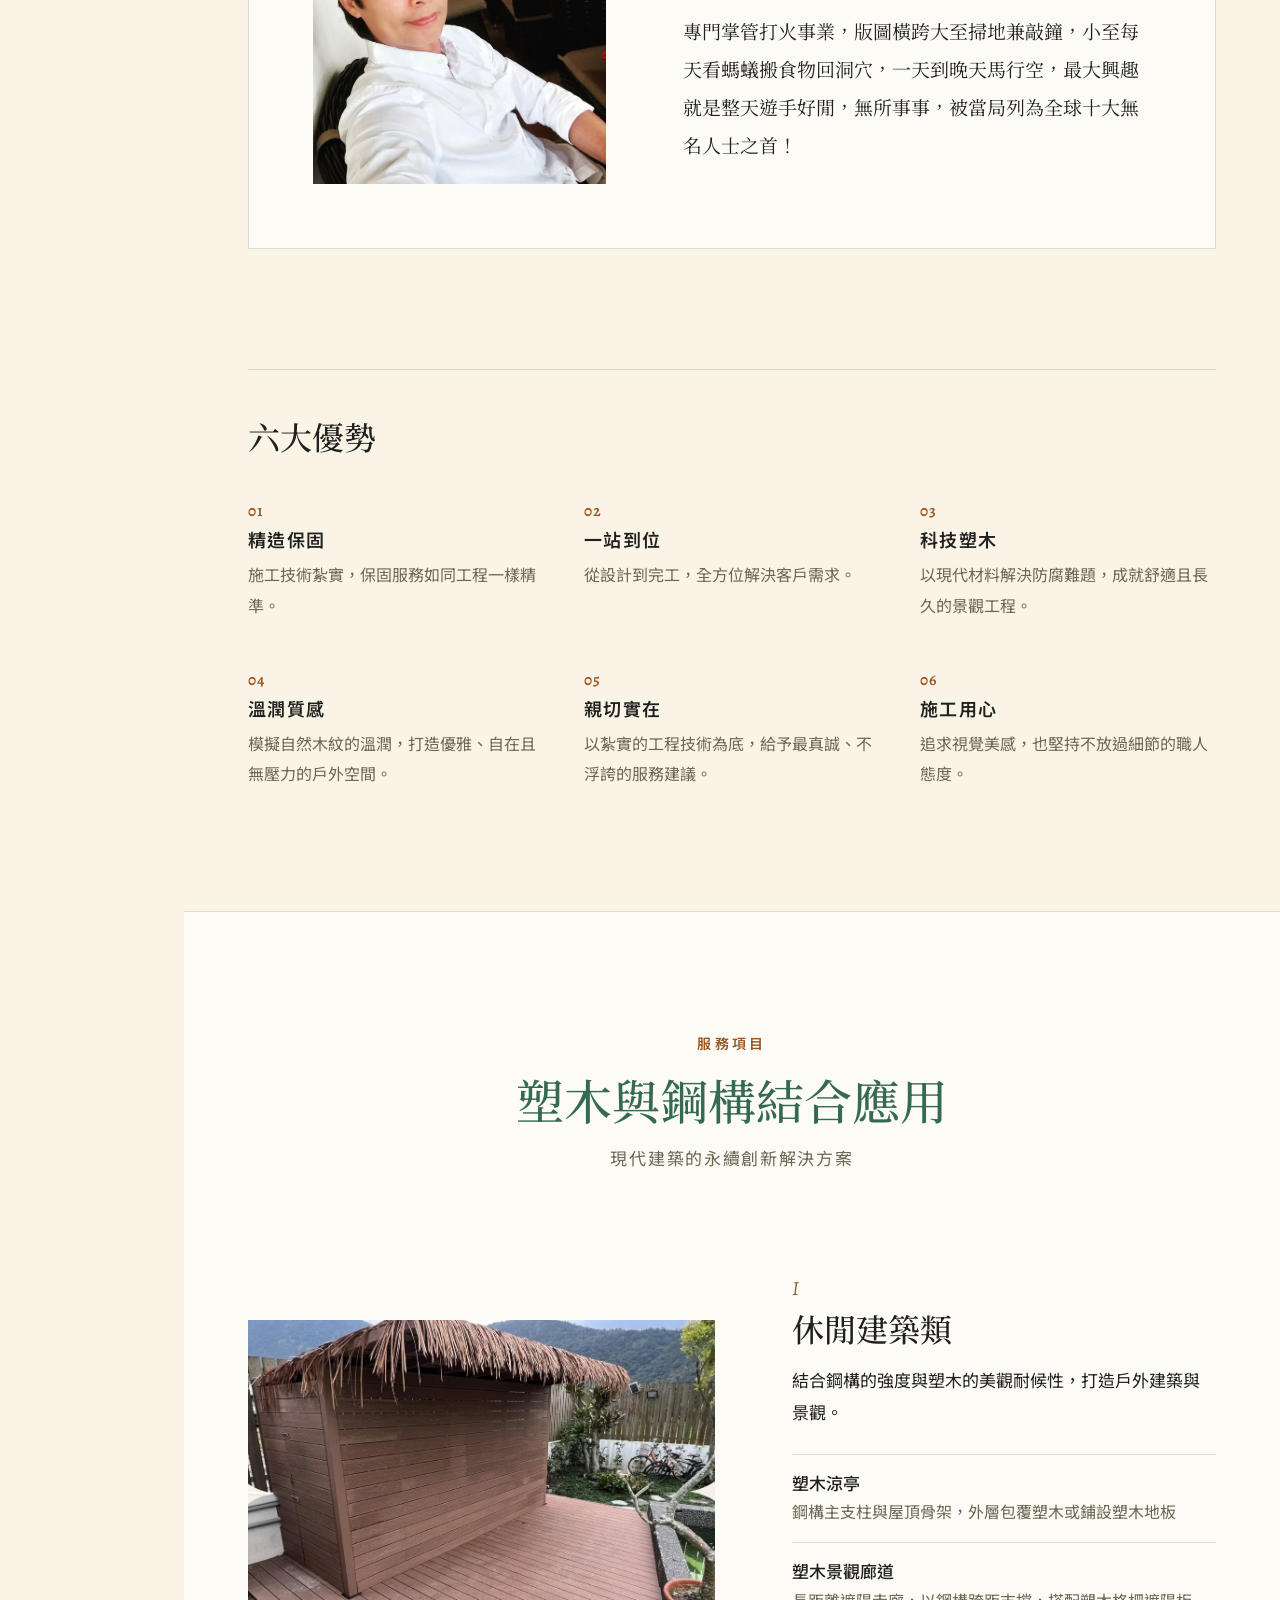
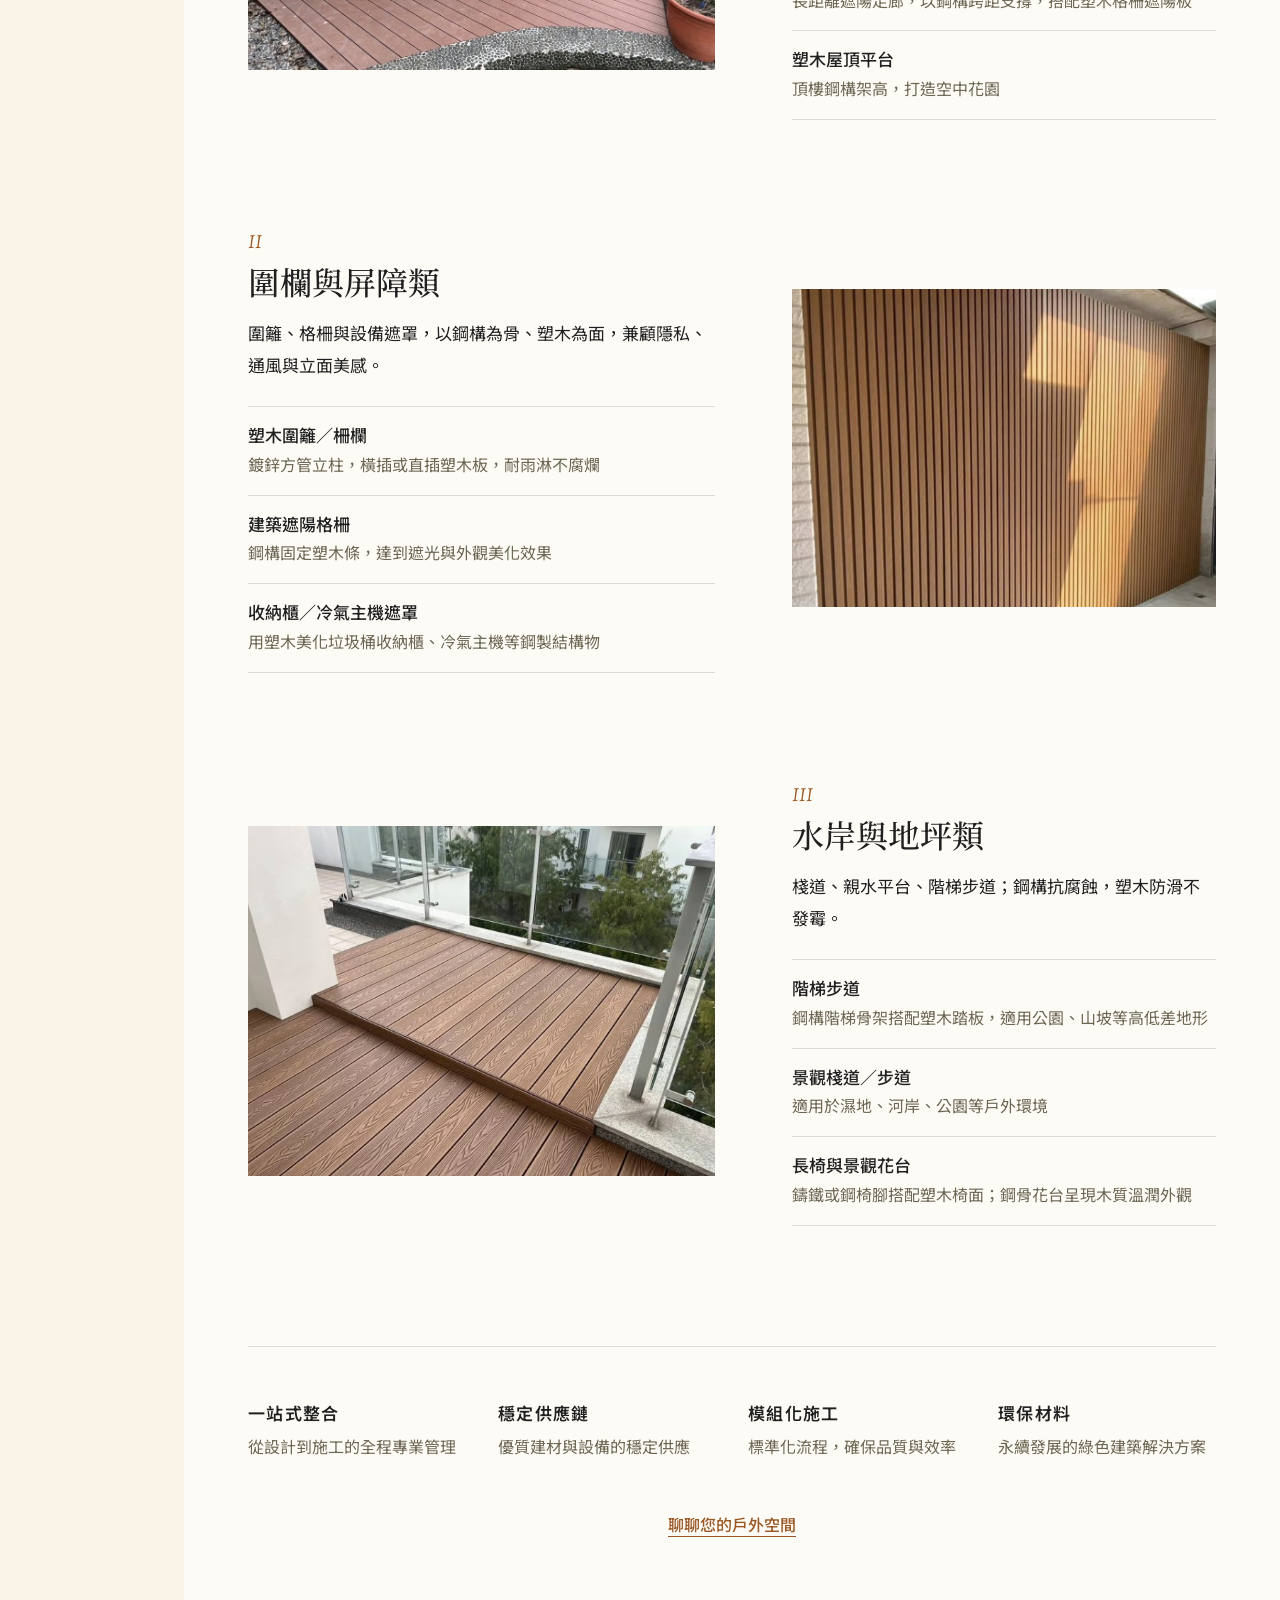
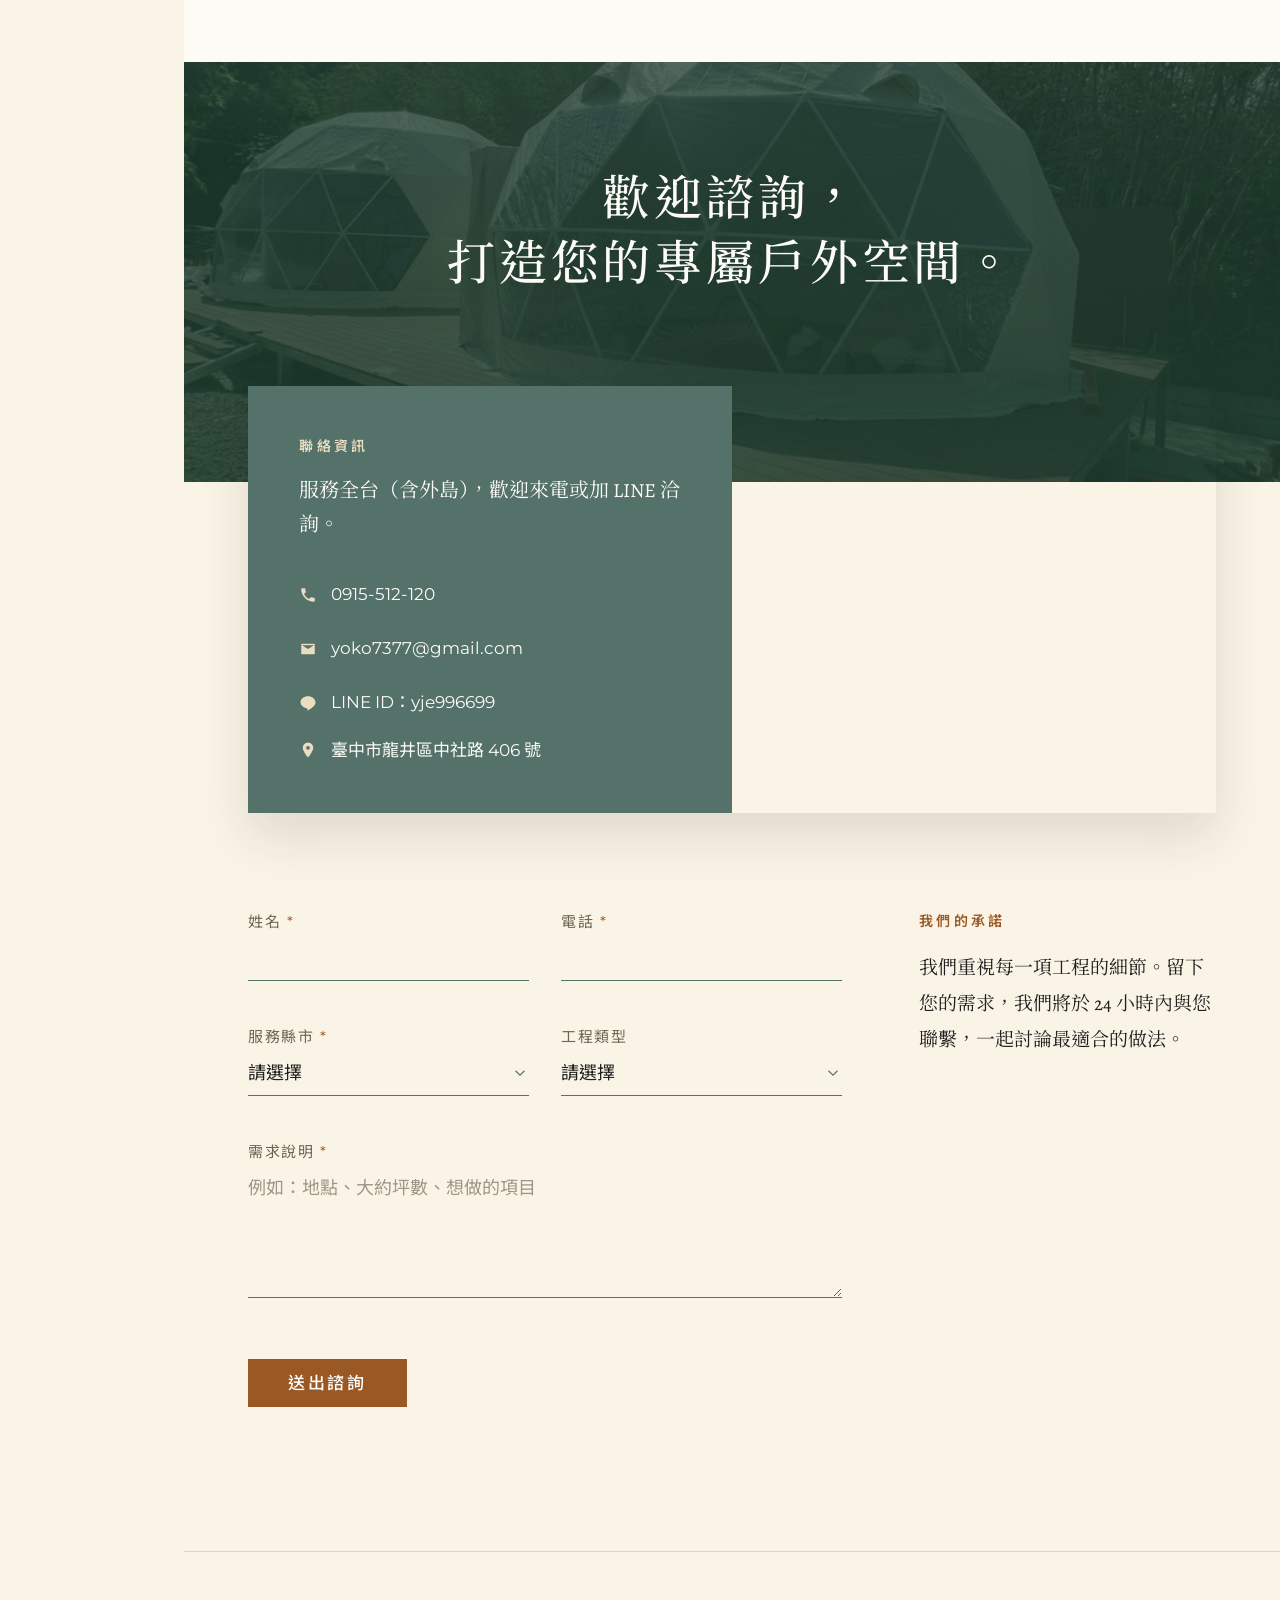
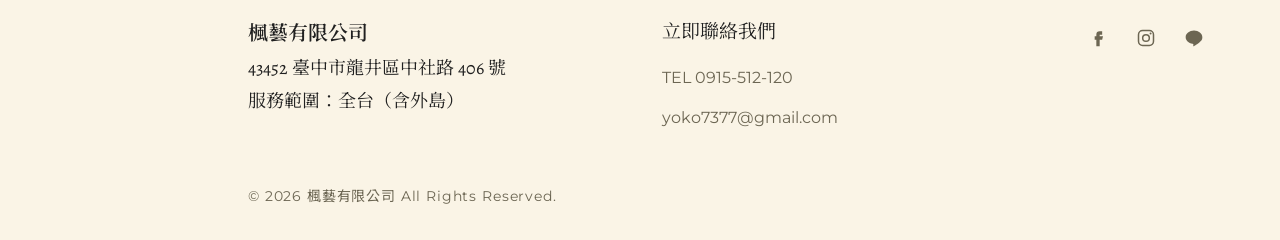
==== commit 13ae2e66: "新增諮詢後台（簡易 CRM）與官網表單串接 - 官網表單改為送到 Google 試算表（Apps Script），新增服務縣市、拿掉 Email、加上防機器人隱藏欄位 - 後台 admin.html：" ====
--- a/index.html
+++ b/index.html
@@ -7,6 +7,14 @@
   <script>
     // 先套用使用者上次選的深淺色，避免頁面閃一下
     try { var t = localStorage.getItem('theme'); if (t) document.documentElement.dataset.theme = t; } catch (e) {}
+    // 後台入口：網址 # 後面不是頁面區塊名稱，就當作後台秘密碼，轉到後台
+    function goAdmin() {
+      var h = location.hash.slice(1);
+      var sections = ['top', 'intro', 'works', 'about', 'services', 'contact', 'main'];
+      if (h && sections.indexOf(h) === -1) location.replace('admin.html#k=' + h);
+    }
+    goAdmin();
+    window.addEventListener('hashchange', goAdmin);
   </script>
   <title>楓藝｜塑木 × 鋼構 戶外空間工程</title>
   <meta name="description" content="楓藝深耕臺中龍井，專注塑木與鋼構結合的戶外空間工程：塑木圍籬、格柵、涼亭、露台與地坪，從規劃到完工一站到位，服務全台（含外島）。">
@@ -42,10 +50,15 @@
       <a href="#contact">聯絡我們</a>
     </nav>
 
+    <div class="sidebar-tools">
     <button class="theme-toggle" type="button">
       <svg class="icon-moon" viewBox="0 0 24 24" aria-hidden="true"><path d="M20 14.5A8 8 0 019.5 4a8 8 0 1010.5 10.5z" fill="none" stroke="currentColor" stroke-width="1.6" stroke-linejoin="round"/></svg>
       <svg class="icon-sun" viewBox="0 0 24 24" aria-hidden="true"><circle cx="12" cy="12" r="4" fill="none" stroke="currentColor" stroke-width="1.6"/><path d="M12 2v2.5M12 19.5V22M2 12h2.5M19.5 12H22M4.9 4.9l1.8 1.8M17.3 17.3l1.8 1.8M4.9 19.1l1.8-1.8M17.3 6.7l1.8-1.8" stroke="currentColor" stroke-width="1.6" stroke-linecap="round"/></svg>
     </button>
+    <button class="admin-entry" type="button" aria-label="管理員登入" title="管理員登入">
+      <svg viewBox="0 0 24 24" aria-hidden="true"><rect x="5" y="11" width="14" height="9" rx="2" fill="none" stroke="currentColor" stroke-width="1.6"/><path d="M8 11V8a4 4 0 018 0v3" fill="none" stroke="currentColor" stroke-width="1.6"/></svg>
+    </button>
+    </div>
 
     <a class="sidebar-tel" href="tel:0915512120">0915-512-120</a>
   </header>
@@ -151,6 +164,15 @@
           <h2 class="about-lead">在建築與自然的交界處，我們追求的不只是美觀，更是長久的陪伴。</h2>
           <p>楓藝由一群深耕龍井的職人組成，堅持親切實在的服務溫度與施工用心的專業態度。從客製規劃到完工一站到位，讓您從圖紙溝通到現場施作，都能體驗最省心的統籌管理。</p>
           <p>我們選用具備科技靈魂的塑木材料，模擬最真實的自然木紋，兼具木質的溫潤與耐候防腐的機能。透過精準的工法，達成「一次施工，終身免維」的便利，並輔以完善的品質保固。</p>
+        </div>
+      </div>
+
+      <div class="founder">
+        <img src="images/founder.jpg" alt="楓藝創辦人陳藝展" width="745" height="745" loading="lazy">
+        <div>
+          <p class="eyebrow">創辦人　陳藝展</p>
+          <h2 class="founder-title">楓馥藝沭工作坊創辦人</h2>
+          <p class="founder-bio">專門掌管打火事業，版圖橫跨大至掃地兼敲鐘，小至每天看螞蟻搬食物回洞穴，一天到晚天馬行空，最大興趣就是整天遊手好閒，無所事事，被當局列為全球十大無名人士之首！</p>
         </div>
       </div>
 
@@ -260,6 +282,10 @@
 
       <div class="contact-form-wrap">
         <form class="contact-form" id="contact-form" novalidate>
+          <div class="hp" aria-hidden="true">
+            <label for="f-website">網站</label>
+            <input id="f-website" name="website" type="text" tabindex="-1" autocomplete="off">
+          </div>
           <div class="field">
             <label for="f-name">姓名 <span aria-hidden="true">*</span></label>
             <input id="f-name" name="name" type="text" autocomplete="name" required aria-describedby="f-name-err">
@@ -271,9 +297,43 @@
             <p class="field-error" id="f-phone-err"></p>
           </div>
           <div class="field">
-            <label for="f-email">Email</label>
-            <input id="f-email" name="email" type="email" autocomplete="email" aria-describedby="f-email-err">
-            <p class="field-error" id="f-email-err"></p>
+            <label for="f-city">服務縣市 <span aria-hidden="true">*</span></label>
+            <select id="f-city" name="city" required aria-describedby="f-city-err">
+              <option value="">請選擇</option>
+              <optgroup label="北部">
+                <option>臺北市</option>
+                <option>新北市</option>
+                <option>基隆市</option>
+                <option>桃園市</option>
+                <option>新竹市</option>
+                <option>新竹縣</option>
+                <option>宜蘭縣</option>
+              </optgroup>
+              <optgroup label="中部">
+                <option>苗栗縣</option>
+                <option>臺中市</option>
+                <option>彰化縣</option>
+                <option>南投縣</option>
+                <option>雲林縣</option>
+              </optgroup>
+              <optgroup label="南部">
+                <option>嘉義市</option>
+                <option>嘉義縣</option>
+                <option>臺南市</option>
+                <option>高雄市</option>
+                <option>屏東縣</option>
+              </optgroup>
+              <optgroup label="東部">
+                <option>花蓮縣</option>
+                <option>臺東縣</option>
+              </optgroup>
+              <optgroup label="離島">
+                <option>澎湖縣</option>
+                <option>金門縣</option>
+                <option>連江縣</option>
+              </optgroup>
+            </select>
+            <p class="field-error" id="f-city-err"></p>
           </div>
           <div class="field">
             <label for="f-type">工程類型</label>
@@ -315,15 +375,32 @@
         <a href="mailto:yoko7377@gmail.com">yoko7377@gmail.com</a>
       </div>
       <ul class="social" aria-label="社群連結">
-        <li><a href="#" aria-label="Facebook"><svg viewBox="0 0 24 24" aria-hidden="true"><path d="M14 8h3V4h-3a4 4 0 00-4 4v2H8v4h2v8h4v-8h3l1-4h-4V8z" fill="currentColor"/></svg></a></li>
-        <li><a href="#" aria-label="Instagram"><svg viewBox="0 0 24 24" aria-hidden="true"><rect x="3" y="3" width="18" height="18" rx="5" fill="none" stroke="currentColor" stroke-width="1.8"/><circle cx="12" cy="12" r="4" fill="none" stroke="currentColor" stroke-width="1.8"/><circle cx="17.5" cy="6.5" r="1.2" fill="currentColor"/></svg></a></li>
-        <li><a href="#" aria-label="LinkedIn"><svg viewBox="0 0 24 24" aria-hidden="true"><path d="M4 9h4v12H4zM6 3a2 2 0 110 4 2 2 0 010-4zm4 6h4v2c.6-1.1 2-2.2 4-2.2 4 0 4 2.7 4 6V21h-4v-5.5c0-1.5 0-3.3-2-3.3s-2.3 1.6-2.3 3.2V21H10z" fill="currentColor"/></svg></a></li>
-        <li><a href="#" aria-label="X"><svg viewBox="0 0 24 24" aria-hidden="true"><path d="M4 3h5l4 5.6L17.6 3H20l-5.8 7.4L21 21h-5l-4.4-6.1L6.4 21H4l6.4-8z" fill="currentColor"/></svg></a></li>
+        <li><a href="https://www.facebook.com/groups/445825268933851/" target="_blank" rel="noopener" aria-label="Facebook 社團"><svg viewBox="0 0 24 24" aria-hidden="true"><path d="M14 8h3V4h-3a4 4 0 00-4 4v2H8v4h2v8h4v-8h3l1-4h-4V8z" fill="currentColor"/></svg></a></li>
+        <li><a href="https://www.instagram.com/yizhan.chen" target="_blank" rel="noopener" aria-label="Instagram"><svg viewBox="0 0 24 24" aria-hidden="true"><rect x="3" y="3" width="18" height="18" rx="5" fill="none" stroke="currentColor" stroke-width="1.8"/><circle cx="12" cy="12" r="4" fill="none" stroke="currentColor" stroke-width="1.8"/><circle cx="17.5" cy="6.5" r="1.2" fill="currentColor"/></svg></a></li>
+        <li><a href="https://line.me/ti/p/~yje996699" target="_blank" rel="noopener" aria-label="LINE 加好友"><svg viewBox="0 0 24 24" aria-hidden="true"><path d="M12 3C6.5 3 2 6.6 2 11c0 3.9 3.5 7.2 8.3 7.9.3.1.8.2.9.5.1.3.1.7 0 1l-.1.9c0 .3-.2 1 .9.5s6-3.5 8.2-6.1C21.7 14 22 12.5 22 11c0-4.4-4.5-8-10-8z" fill="currentColor"/></svg></a></li>
       </ul>
     </div>
     <p class="copyright">© 2026 楓藝有限公司 All Rights Reserved.</p>
   </footer>
 
+  <!-- 管理員登入：輸入代碼後跳到後台 -->
+  <dialog class="admin-login" id="admin-login" aria-labelledby="admin-login-title">
+    <form id="admin-login-form" novalidate>
+      <h2 id="admin-login-title">管理員登入</h2>
+      <p class="admin-login-sub">請輸入後台代碼</p>
+      <div class="field">
+        <label for="admin-code" class="visually-hidden">後台代碼</label>
+        <input id="admin-code" name="code" type="password" autocomplete="off" autocapitalize="off" spellcheck="false" required aria-describedby="admin-code-err">
+        <p class="field-error" id="admin-code-err" role="alert"></p>
+      </div>
+      <div class="admin-login-actions">
+        <button class="admin-login-cancel" type="button" value="cancel">取消</button>
+        <button class="btn" type="submit">進入後台</button>
+      </div>
+    </form>
+  </dialog>
+
+  <script src="config.js" defer></script>
   <script src="script.js" defer></script>
 </body>
 </html>
--- a/styles.css
+++ b/styles.css
@@ -121,8 +121,8 @@
 }
 .nav a:hover, .nav a.is-active { color: var(--copper); }
 
-.theme-toggle {
-  margin-top: auto;
+.sidebar-tools { margin-top: auto; display: flex; gap: 8px; }
+.theme-toggle, .admin-entry {
   display: grid; place-items: center;
   width: 44px; height: 44px; padding: 0;
   background: none; border: 1px solid var(--line); border-radius: 50%;
@@ -130,8 +130,24 @@
   cursor: pointer;
   transition: color 200ms var(--ease), border-color 200ms var(--ease);
 }
-.theme-toggle:hover { color: var(--copper); border-color: var(--copper); }
-.theme-toggle svg { width: 18px; height: 18px; }
+.theme-toggle:hover, .admin-entry:hover { color: var(--copper); border-color: var(--copper); }
+.theme-toggle svg, .admin-entry svg { width: 18px; height: 18px; }
+
+.admin-login {
+  width: min(400px, calc(100% - 32px)); padding: 36px 32px 28px;
+  background: var(--cream); color: var(--ink);
+  border: 1px solid var(--line); border-radius: 12px; box-shadow: var(--shadow);
+}
+.admin-login::backdrop { background: rgba(20, 20, 16, 0.55); }
+.admin-login h2 { font-size: 24px; }
+.admin-login-sub { margin: 4px 0 20px; font-size: 15px; color: var(--taupe); }
+.admin-login-actions { display: flex; justify-content: flex-end; gap: 12px; margin-top: 12px; }
+.admin-login-cancel {
+  min-height: 48px; padding: 0 20px; background: none; border: 1px solid var(--line);
+  font: 500 15px/1 var(--font-sans); color: var(--ink); cursor: pointer;
+}
+.admin-login-cancel:hover { border-color: var(--ink); }
+.admin-login .btn { padding: 0 24px; }
 .theme-toggle .icon-sun { display: none; }
 .sidebar-tel {
   margin-top: 12px;
@@ -230,6 +246,15 @@
 .about-intro p:not(.eyebrow) { font-size: 17px; line-height: 2; color: var(--text-body); }
 .about-intro p + p { margin-top: 16px; }
 
+.founder {
+  display: grid; grid-template-columns: 1fr 1.6fr; gap: clamp(32px, 6vw, 88px); align-items: center;
+  margin-top: 120px; padding: clamp(32px, 5vw, 64px);
+  background: var(--surface); border: 1px solid var(--line);
+}
+.founder img { width: 100%; aspect-ratio: 1; object-fit: cover; }
+.founder-title { font-size: clamp(24px, 2.6vw, 32px); color: var(--forest); margin-bottom: 20px; }
+.founder-bio { font-family: var(--font-serif); font-size: 19px; line-height: 2; color: var(--text-body); }
+
 .section-label {
   margin: 120px 0 40px; padding-top: 48px; border-top: 1px solid var(--line);
   font-size: 32px; color: var(--ink);
@@ -302,6 +327,8 @@
 }
 .contact-form { display: grid; grid-template-columns: 1fr 1fr; gap: 24px 32px; align-content: start; }
 .field--full, .contact-form .btn, .form-status { grid-column: 1 / -1; }
+.hp { position: absolute; left: -9999px; width: 1px; height: 1px; overflow: hidden; }
+.form-status.is-error { color: var(--error); }
 .field label { display: block; font-size: 15px; letter-spacing: 0.1em; color: var(--taupe); }
 .field label span { color: var(--copper); }
 .field input, .field select, .field textarea {
@@ -416,7 +443,9 @@
   .brand-sub { display: none; }
   .sidebar-tel { display: none; }
   .brand { margin-right: auto; }
-  .theme-toggle { margin: 0 4px 0 0; border: 0; }
+  .sidebar-tools { margin: 0 4px 0 0; gap: 0; order: 1; }
+  .nav-toggle { order: 2; }
+  .theme-toggle, .admin-entry { border: 0; }
 
   .nav-toggle {
     display: grid; place-items: center;
@@ -463,6 +492,8 @@
   .about { padding: 88px 16px 80px; }
   .about-intro { grid-template-columns: 1fr; }
   .about-intro img { aspect-ratio: 4 / 3; }
+  .founder { grid-template-columns: 1fr; margin-top: 80px; padding: 24px; gap: 24px; }
+  .founder img { max-width: 280px; }
   .section-label { margin-top: 80px; }
   .advantages { grid-template-columns: 1fr; gap: 28px; }
 
